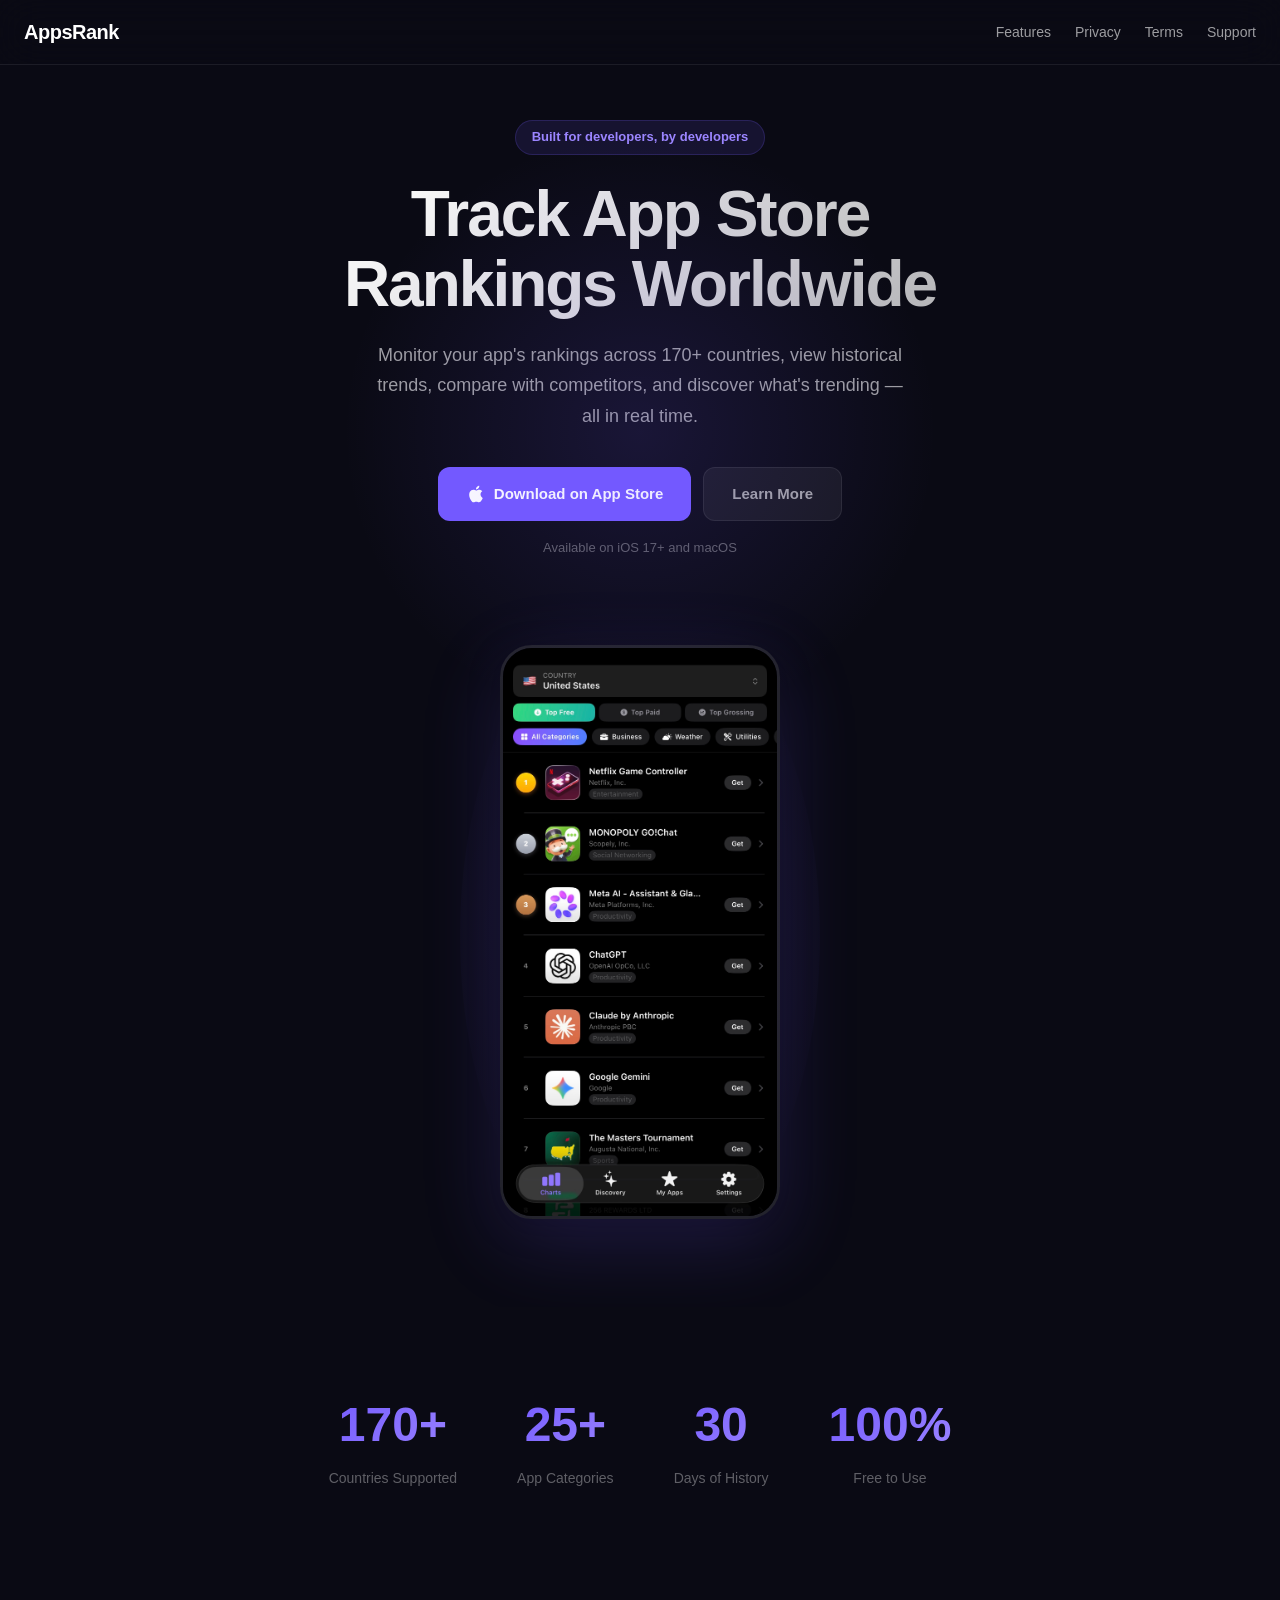
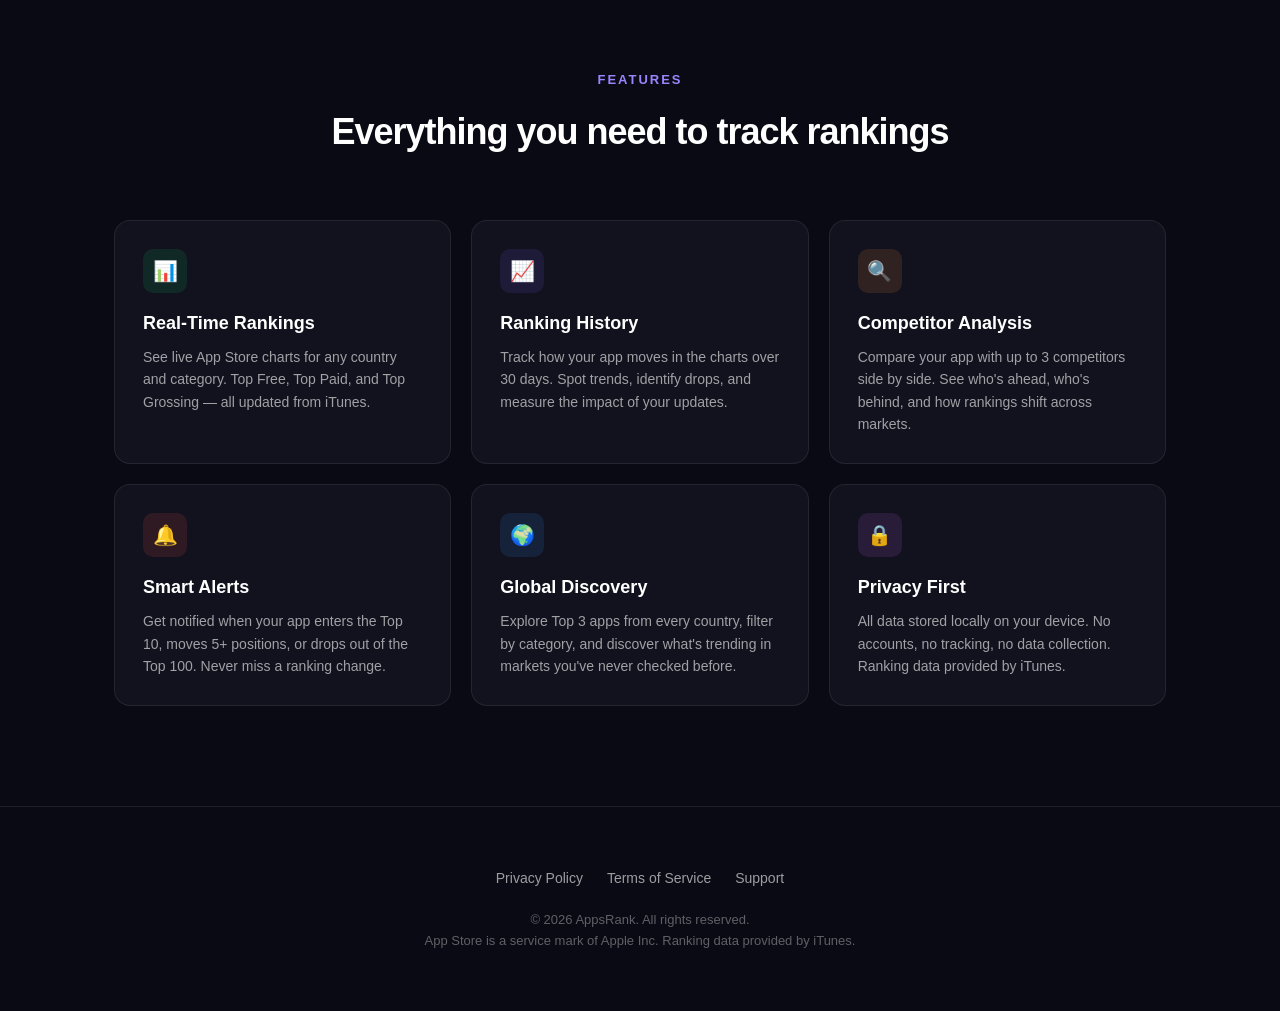
==== index.html @ 35ef2c4f "Add app screenshot to hero section" ====
<!DOCTYPE html>
<html lang="en">
<head>
    <meta charset="UTF-8">
    <meta name="viewport" content="width=device-width, initial-scale=1.0">
    <title>AppsRank — Track App Store Rankings Worldwide</title>
    <meta name="description" content="Track App Store rankings across 170+ countries. Monitor competitors, view ranking history, and discover top apps. Built for developers.">
    <meta name="theme-color" content="#7359FF">
    <link rel="icon" type="image/svg+xml" href="data:image/svg+xml,<svg xmlns='http://www.w3.org/2000/svg' viewBox='0 0 100 100'><text y='.9em' font-size='90'>📊</text></svg>">
    <style>
        :root {
            --accent: #7359FF;
            --accent-light: #9B85FF;
            --bg: #0a0a14;
            --card: #12121e;
            --text: #ffffff;
            --text-secondary: rgba(255,255,255,0.6);
            --text-tertiary: rgba(255,255,255,0.35);
            --border: rgba(255,255,255,0.08);
        }

        * { margin: 0; padding: 0; box-sizing: border-box; }

        body {
            font-family: -apple-system, BlinkMacSystemFont, 'SF Pro Display', 'Segoe UI', sans-serif;
            background: var(--bg);
            color: var(--text);
            line-height: 1.6;
            -webkit-font-smoothing: antialiased;
        }

        /* NAV */
        nav {
            position: fixed;
            top: 0;
            width: 100%;
            padding: 16px 24px;
            display: flex;
            justify-content: space-between;
            align-items: center;
            backdrop-filter: blur(20px);
            -webkit-backdrop-filter: blur(20px);
            background: rgba(10,10,20,0.8);
            z-index: 100;
            border-bottom: 1px solid var(--border);
        }

        nav .logo {
            font-size: 20px;
            font-weight: 700;
            letter-spacing: -0.5px;
        }

        nav .links { display: flex; gap: 24px; }
        nav .links a {
            color: var(--text-secondary);
            text-decoration: none;
            font-size: 14px;
            font-weight: 500;
            transition: color 0.2s;
        }
        nav .links a:hover { color: var(--text); }

        /* HERO */
        .hero {
            min-height: 100vh;
            display: flex;
            flex-direction: column;
            align-items: center;
            justify-content: center;
            text-align: center;
            padding: 120px 24px 80px;
            position: relative;
            overflow: hidden;
        }

        .hero::before {
            content: '';
            position: absolute;
            width: 600px;
            height: 600px;
            border-radius: 50%;
            background: radial-gradient(circle, rgba(115,89,255,0.15), transparent 70%);
            top: 10%;
            left: 50%;
            transform: translateX(-50%);
            pointer-events: none;
        }

        .hero .badge {
            font-size: 13px;
            font-weight: 600;
            color: var(--accent-light);
            background: rgba(115,89,255,0.12);
            padding: 6px 16px;
            border-radius: 20px;
            margin-bottom: 24px;
            border: 1px solid rgba(115,89,255,0.2);
        }

        .hero h1 {
            font-size: clamp(40px, 6vw, 64px);
            font-weight: 800;
            letter-spacing: -2px;
            line-height: 1.1;
            margin-bottom: 20px;
            background: linear-gradient(135deg, #fff 0%, rgba(255,255,255,0.7) 100%);
            -webkit-background-clip: text;
            -webkit-text-fill-color: transparent;
        }

        .hero p {
            font-size: 18px;
            color: var(--text-secondary);
            max-width: 540px;
            margin-bottom: 36px;
            line-height: 1.7;
        }

        .hero .cta {
            display: flex;
            gap: 12px;
            flex-wrap: wrap;
            justify-content: center;
        }

        .btn-primary {
            display: inline-flex;
            align-items: center;
            gap: 8px;
            padding: 14px 28px;
            background: var(--accent);
            color: white;
            border-radius: 12px;
            text-decoration: none;
            font-weight: 600;
            font-size: 15px;
            transition: transform 0.2s, box-shadow 0.2s;
        }
        .btn-primary:hover {
            transform: translateY(-2px);
            box-shadow: 0 8px 30px rgba(115,89,255,0.3);
        }

        .btn-secondary {
            display: inline-flex;
            align-items: center;
            gap: 8px;
            padding: 14px 28px;
            background: rgba(255,255,255,0.06);
            color: var(--text-secondary);
            border-radius: 12px;
            text-decoration: none;
            font-weight: 600;
            font-size: 15px;
            border: 1px solid var(--border);
            transition: background 0.2s;
        }
        .btn-secondary:hover { background: rgba(255,255,255,0.1); }

        .hero .platforms {
            margin-top: 16px;
            font-size: 13px;
            color: var(--text-tertiary);
        }

        .hero .phone-mockup {
            margin-top: 50px;
            position: relative;
        }

        .hero .phone-mockup img {
            width: 280px;
            border-radius: 32px;
            border: 3px solid rgba(255,255,255,0.1);
            box-shadow: 0 24px 80px rgba(115,89,255,0.2), 0 8px 30px rgba(0,0,0,0.4);
        }

        .hero .phone-mockup::after {
            content: '';
            position: absolute;
            inset: -40px;
            border-radius: 50%;
            background: radial-gradient(circle, rgba(115,89,255,0.08), transparent 70%);
            z-index: -1;
        }

        /* FEATURES */
        .features {
            padding: 100px 24px;
            max-width: 1100px;
            margin: 0 auto;
        }

        .features .section-label {
            text-align: center;
            font-size: 13px;
            font-weight: 600;
            color: var(--accent-light);
            text-transform: uppercase;
            letter-spacing: 2px;
            margin-bottom: 12px;
        }

        .features h2 {
            text-align: center;
            font-size: 36px;
            font-weight: 700;
            margin-bottom: 60px;
            letter-spacing: -1px;
        }

        .features-grid {
            display: grid;
            grid-template-columns: repeat(auto-fit, minmax(300px, 1fr));
            gap: 20px;
        }

        .feature-card {
            background: var(--card);
            border: 1px solid var(--border);
            border-radius: 16px;
            padding: 28px;
            transition: transform 0.2s, border-color 0.2s;
        }
        .feature-card:hover {
            transform: translateY(-4px);
            border-color: rgba(115,89,255,0.3);
        }

        .feature-card .icon {
            width: 44px;
            height: 44px;
            border-radius: 10px;
            display: flex;
            align-items: center;
            justify-content: center;
            font-size: 20px;
            margin-bottom: 16px;
        }

        .feature-card h3 {
            font-size: 18px;
            font-weight: 600;
            margin-bottom: 8px;
        }

        .feature-card p {
            font-size: 14px;
            color: var(--text-secondary);
            line-height: 1.6;
        }

        /* STATS */
        .stats {
            padding: 80px 24px;
            display: flex;
            justify-content: center;
            gap: 60px;
            flex-wrap: wrap;
        }

        .stat {
            text-align: center;
        }

        .stat .number {
            font-size: 48px;
            font-weight: 800;
            background: linear-gradient(135deg, var(--accent), var(--accent-light));
            -webkit-background-clip: text;
            -webkit-text-fill-color: transparent;
        }

        .stat .label {
            font-size: 14px;
            color: var(--text-tertiary);
            margin-top: 4px;
        }

        /* FOOTER */
        footer {
            padding: 60px 24px;
            border-top: 1px solid var(--border);
            text-align: center;
        }

        footer .footer-links {
            display: flex;
            gap: 24px;
            justify-content: center;
            margin-bottom: 20px;
        }

        footer .footer-links a {
            color: var(--text-secondary);
            text-decoration: none;
            font-size: 14px;
            transition: color 0.2s;
        }
        footer .footer-links a:hover { color: var(--text); }

        footer .copyright {
            font-size: 13px;
            color: var(--text-tertiary);
        }

        /* RESPONSIVE */
        @media (max-width: 640px) {
            nav .links { gap: 16px; }
            nav .links a { font-size: 13px; }
            .stats { gap: 40px; }
            .stat .number { font-size: 36px; }
        }
    </style>
</head>
<body>
    <nav>
        <div class="logo">AppsRank</div>
        <div class="links">
            <a href="#features">Features</a>
            <a href="/privacy">Privacy</a>
            <a href="/terms">Terms</a>
            <a href="mailto:iosallapps@icloud.com">Support</a>
        </div>
    </nav>

    <section class="hero">
        <div class="badge">Built for developers, by developers</div>
        <h1>Track App Store<br>Rankings Worldwide</h1>
        <p>Monitor your app's rankings across 170+ countries, view historical trends, compare with competitors, and discover what's trending — all in real time.</p>
        <div class="cta">
            <a href="#" class="btn-primary">
                <svg width="20" height="20" viewBox="0 0 24 24" fill="currentColor"><path d="M18.71 19.5c-.83 1.24-1.71 2.45-3.05 2.47-1.34.03-1.77-.79-3.29-.79-1.53 0-2 .77-3.27.82-1.31.05-2.3-1.32-3.14-2.53C4.25 17 2.94 12.45 4.7 9.39c.87-1.52 2.43-2.48 4.12-2.51 1.28-.02 2.5.87 3.29.87.78 0 2.26-1.07 3.8-.91.65.03 2.47.26 3.64 1.98-.09.06-2.17 1.28-2.15 3.81.03 3.02 2.65 4.03 2.68 4.04-.03.07-.42 1.44-1.38 2.83M13 3.5c.73-.83 1.94-1.46 2.94-1.5.13 1.17-.34 2.35-1.04 3.19-.69.85-1.83 1.51-2.95 1.42-.15-1.15.41-2.35 1.05-3.11z"/></svg>
                Download on App Store
            </a>
            <a href="#features" class="btn-secondary">Learn More</a>
        </div>
        <p class="platforms">Available on iOS 17+ and macOS</p>
        <div class="phone-mockup">
            <img src="screenshot.jpg" alt="AppsRank app showing Top Free charts in United States">
        </div>
    </section>

    <section class="stats">
        <div class="stat">
            <div class="number">170+</div>
            <div class="label">Countries Supported</div>
        </div>
        <div class="stat">
            <div class="number">25+</div>
            <div class="label">App Categories</div>
        </div>
        <div class="stat">
            <div class="number">30</div>
            <div class="label">Days of History</div>
        </div>
        <div class="stat">
            <div class="number">100%</div>
            <div class="label">Free to Use</div>
        </div>
    </section>

    <section class="features" id="features">
        <div class="section-label">Features</div>
        <h2>Everything you need to track rankings</h2>
        <div class="features-grid">
            <div class="feature-card">
                <div class="icon" style="background:rgba(0,200,100,0.12)">📊</div>
                <h3>Real-Time Rankings</h3>
                <p>See live App Store charts for any country and category. Top Free, Top Paid, and Top Grossing — all updated from iTunes.</p>
            </div>
            <div class="feature-card">
                <div class="icon" style="background:rgba(115,89,255,0.12)">📈</div>
                <h3>Ranking History</h3>
                <p>Track how your app moves in the charts over 30 days. Spot trends, identify drops, and measure the impact of your updates.</p>
            </div>
            <div class="feature-card">
                <div class="icon" style="background:rgba(255,150,50,0.12)">🔍</div>
                <h3>Competitor Analysis</h3>
                <p>Compare your app with up to 3 competitors side by side. See who's ahead, who's behind, and how rankings shift across markets.</p>
            </div>
            <div class="feature-card">
                <div class="icon" style="background:rgba(255,80,80,0.12)">🔔</div>
                <h3>Smart Alerts</h3>
                <p>Get notified when your app enters the Top 10, moves 5+ positions, or drops out of the Top 100. Never miss a ranking change.</p>
            </div>
            <div class="feature-card">
                <div class="icon" style="background:rgba(50,150,255,0.12)">🌍</div>
                <h3>Global Discovery</h3>
                <p>Explore Top 3 apps from every country, filter by category, and discover what's trending in markets you've never checked before.</p>
            </div>
            <div class="feature-card">
                <div class="icon" style="background:rgba(200,100,255,0.12)">🔒</div>
                <h3>Privacy First</h3>
                <p>All data stored locally on your device. No accounts, no tracking, no data collection. Ranking data provided by iTunes.</p>
            </div>
        </div>
    </section>

    <footer>
        <div class="footer-links">
            <a href="/privacy">Privacy Policy</a>
            <a href="/terms">Terms of Service</a>
            <a href="mailto:iosallapps@icloud.com">Support</a>
        </div>
        <p class="copyright">&copy; 2026 AppsRank. All rights reserved.<br>App Store is a service mark of Apple Inc. Ranking data provided by iTunes.</p>
    </footer>
</body>
</html>
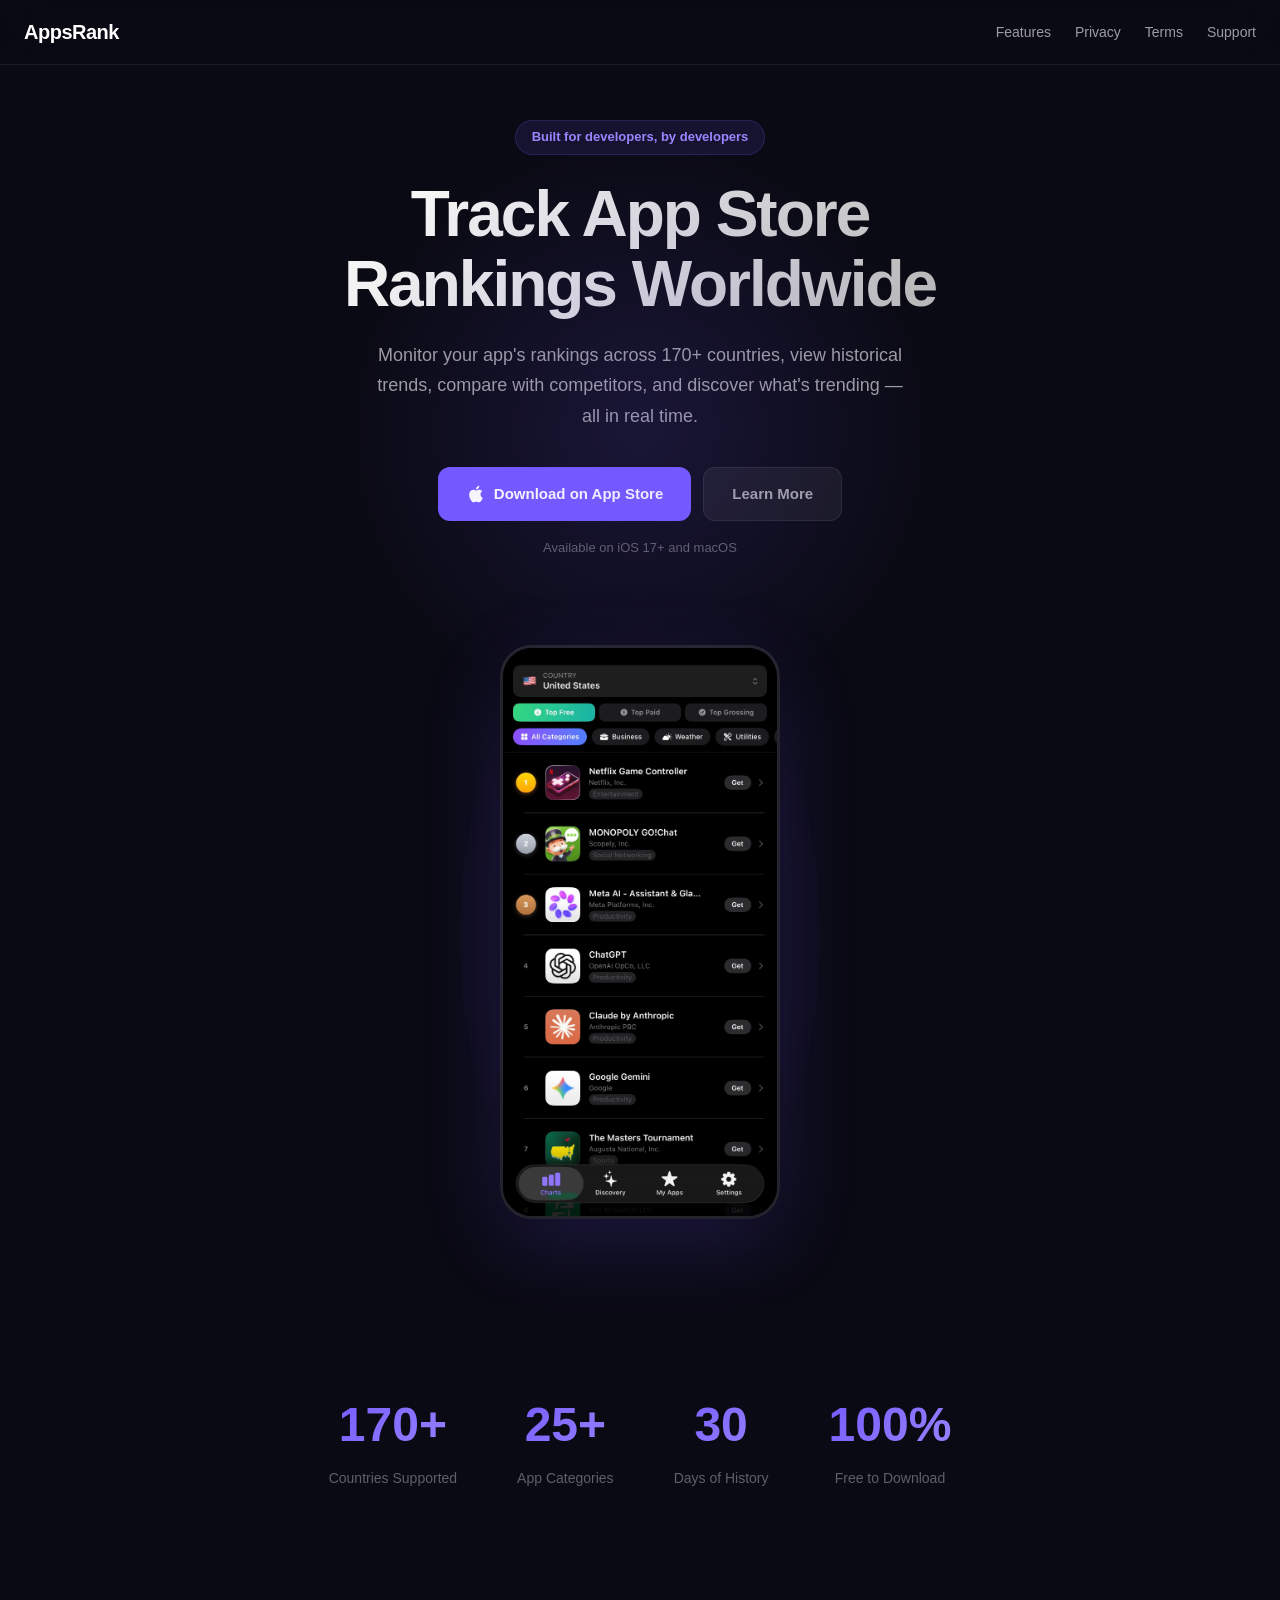
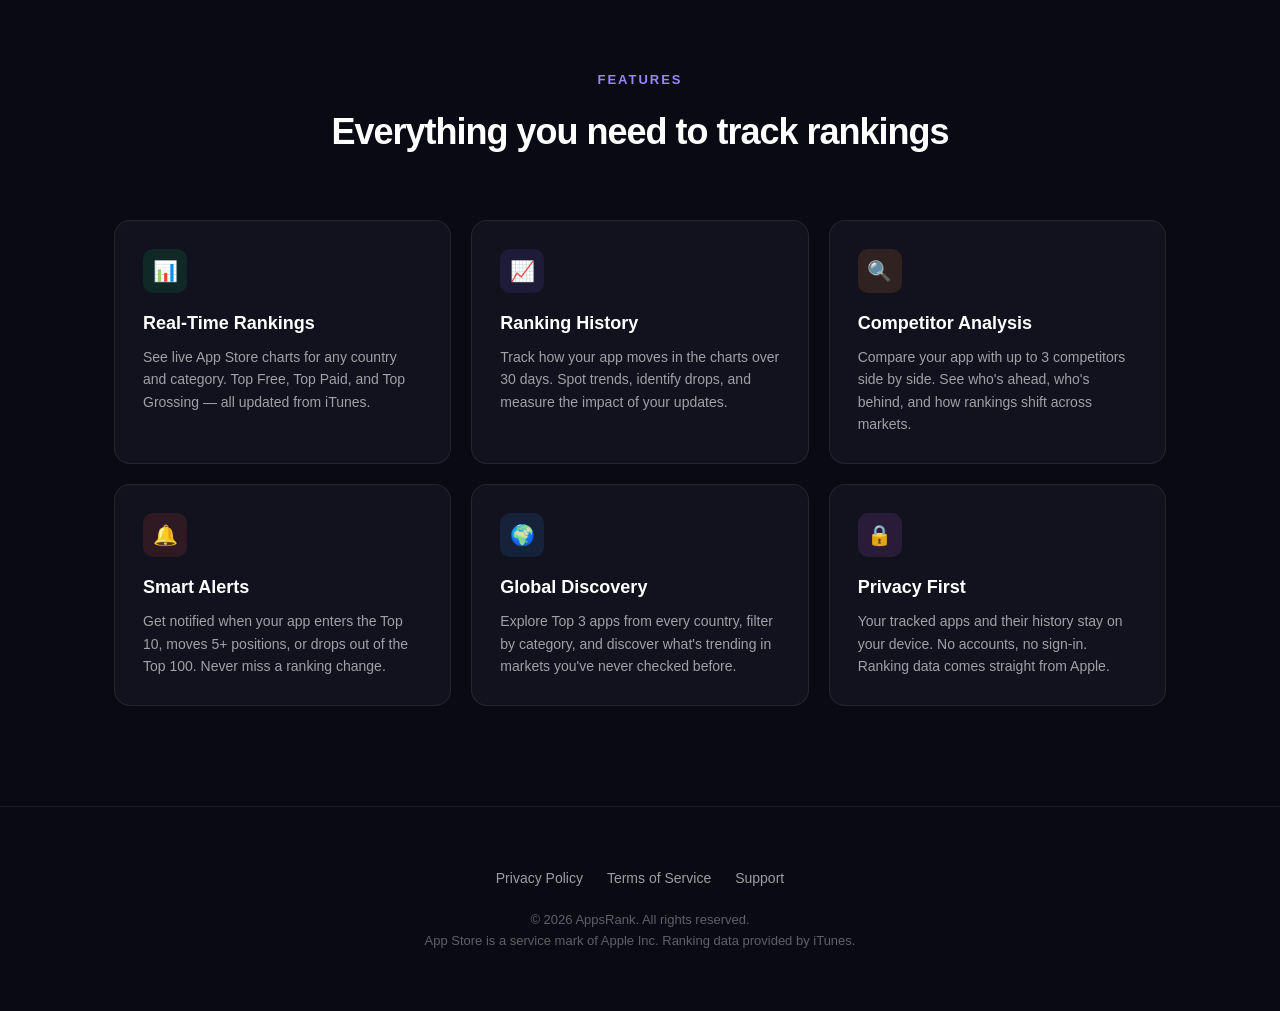
==== commit 37182f5e: "Disclose ads, ATT, analytics, crash reporting and paid plans in the privacy policy, terms and FAQ - " ====
--- a/index.html
+++ b/index.html
@@ -321,7 +321,7 @@
             <a href="#features">Features</a>
             <a href="/privacy">Privacy</a>
             <a href="/terms">Terms</a>
-            <a href="mailto:iosallapps@icloud.com">Support</a>
+            <a href="/support">Support</a>
         </div>
     </nav>
 
@@ -357,7 +357,7 @@
         </div>
         <div class="stat">
             <div class="number">100%</div>
-            <div class="label">Free to Use</div>
+            <div class="label">Free to Download</div>
         </div>
     </section>
 
@@ -393,7 +393,7 @@
             <div class="feature-card">
                 <div class="icon" style="background:rgba(200,100,255,0.12)">🔒</div>
                 <h3>Privacy First</h3>
-                <p>All data stored locally on your device. No accounts, no tracking, no data collection. Ranking data provided by iTunes.</p>
+                <p>Your tracked apps and their history stay on your device. No accounts, no sign-in. Ranking data comes straight from Apple.</p>
             </div>
         </div>
     </section>
@@ -402,7 +402,7 @@
         <div class="footer-links">
             <a href="/privacy">Privacy Policy</a>
             <a href="/terms">Terms of Service</a>
-            <a href="mailto:iosallapps@icloud.com">Support</a>
+            <a href="/support">Support</a>
         </div>
         <p class="copyright">&copy; 2026 AppsRank. All rights reserved.<br>App Store is a service mark of Apple Inc. Ranking data provided by iTunes.</p>
     </footer>
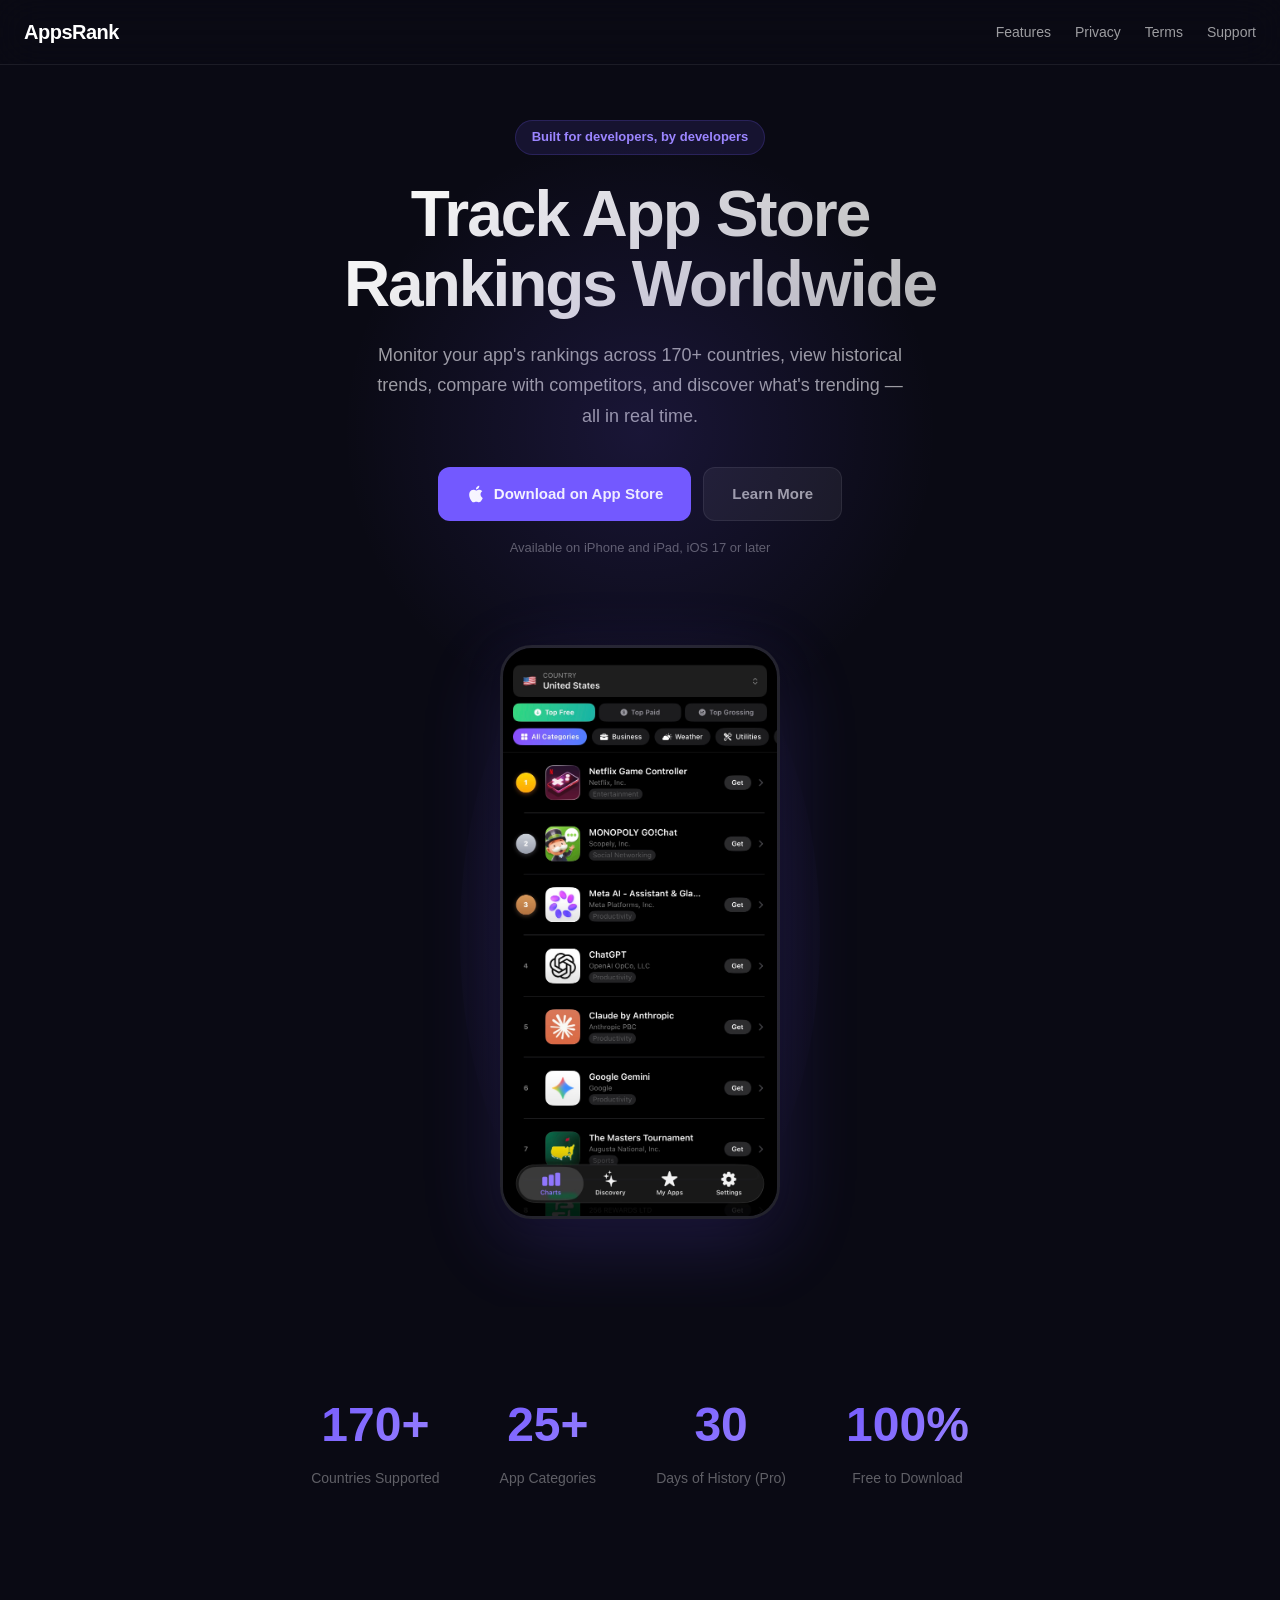
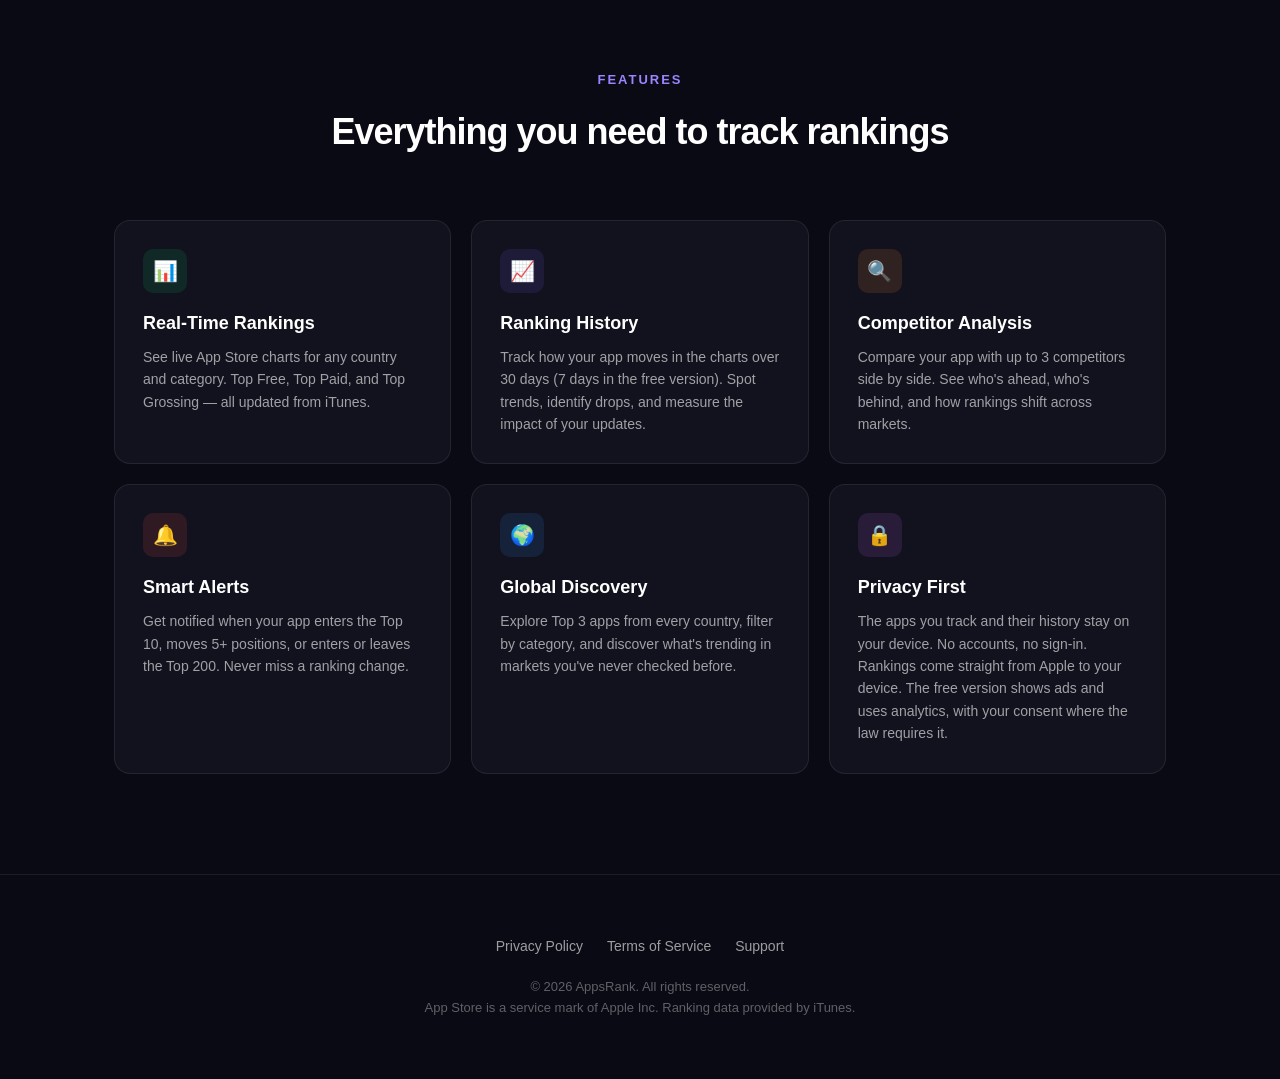
==== commit 2da8b823: "Rewrite privacy policy and terms from the code, add Romanian - old pages missed what the app really " ====
--- a/index.html
+++ b/index.html
@@ -336,7 +336,7 @@
             </a>
             <a href="#features" class="btn-secondary">Learn More</a>
         </div>
-        <p class="platforms">Available on iOS 17+ and macOS</p>
+        <p class="platforms">Available on iPhone and iPad, iOS 17 or later</p>
         <div class="phone-mockup">
             <img src="screenshot.jpg" alt="AppsRank app showing Top Free charts in United States">
         </div>
@@ -353,7 +353,7 @@
         </div>
         <div class="stat">
             <div class="number">30</div>
-            <div class="label">Days of History</div>
+            <div class="label">Days of History (Pro)</div>
         </div>
         <div class="stat">
             <div class="number">100%</div>
@@ -373,7 +373,7 @@
             <div class="feature-card">
                 <div class="icon" style="background:rgba(115,89,255,0.12)">📈</div>
                 <h3>Ranking History</h3>
-                <p>Track how your app moves in the charts over 30 days. Spot trends, identify drops, and measure the impact of your updates.</p>
+                <p>Track how your app moves in the charts over 30 days (7 days in the free version). Spot trends, identify drops, and measure the impact of your updates.</p>
             </div>
             <div class="feature-card">
                 <div class="icon" style="background:rgba(255,150,50,0.12)">🔍</div>
@@ -383,7 +383,7 @@
             <div class="feature-card">
                 <div class="icon" style="background:rgba(255,80,80,0.12)">🔔</div>
                 <h3>Smart Alerts</h3>
-                <p>Get notified when your app enters the Top 10, moves 5+ positions, or drops out of the Top 100. Never miss a ranking change.</p>
+                <p>Get notified when your app enters the Top 10, moves 5+ positions, or enters or leaves the Top 200. Never miss a ranking change.</p>
             </div>
             <div class="feature-card">
                 <div class="icon" style="background:rgba(50,150,255,0.12)">🌍</div>
@@ -393,7 +393,7 @@
             <div class="feature-card">
                 <div class="icon" style="background:rgba(200,100,255,0.12)">🔒</div>
                 <h3>Privacy First</h3>
-                <p>Your tracked apps and their history stay on your device. No accounts, no sign-in. Ranking data comes straight from Apple.</p>
+                <p>The apps you track and their history stay on your device. No accounts, no sign-in. Rankings come straight from Apple to your device. The free version shows ads and uses analytics, with your consent where the law requires it.</p>
             </div>
         </div>
     </section>
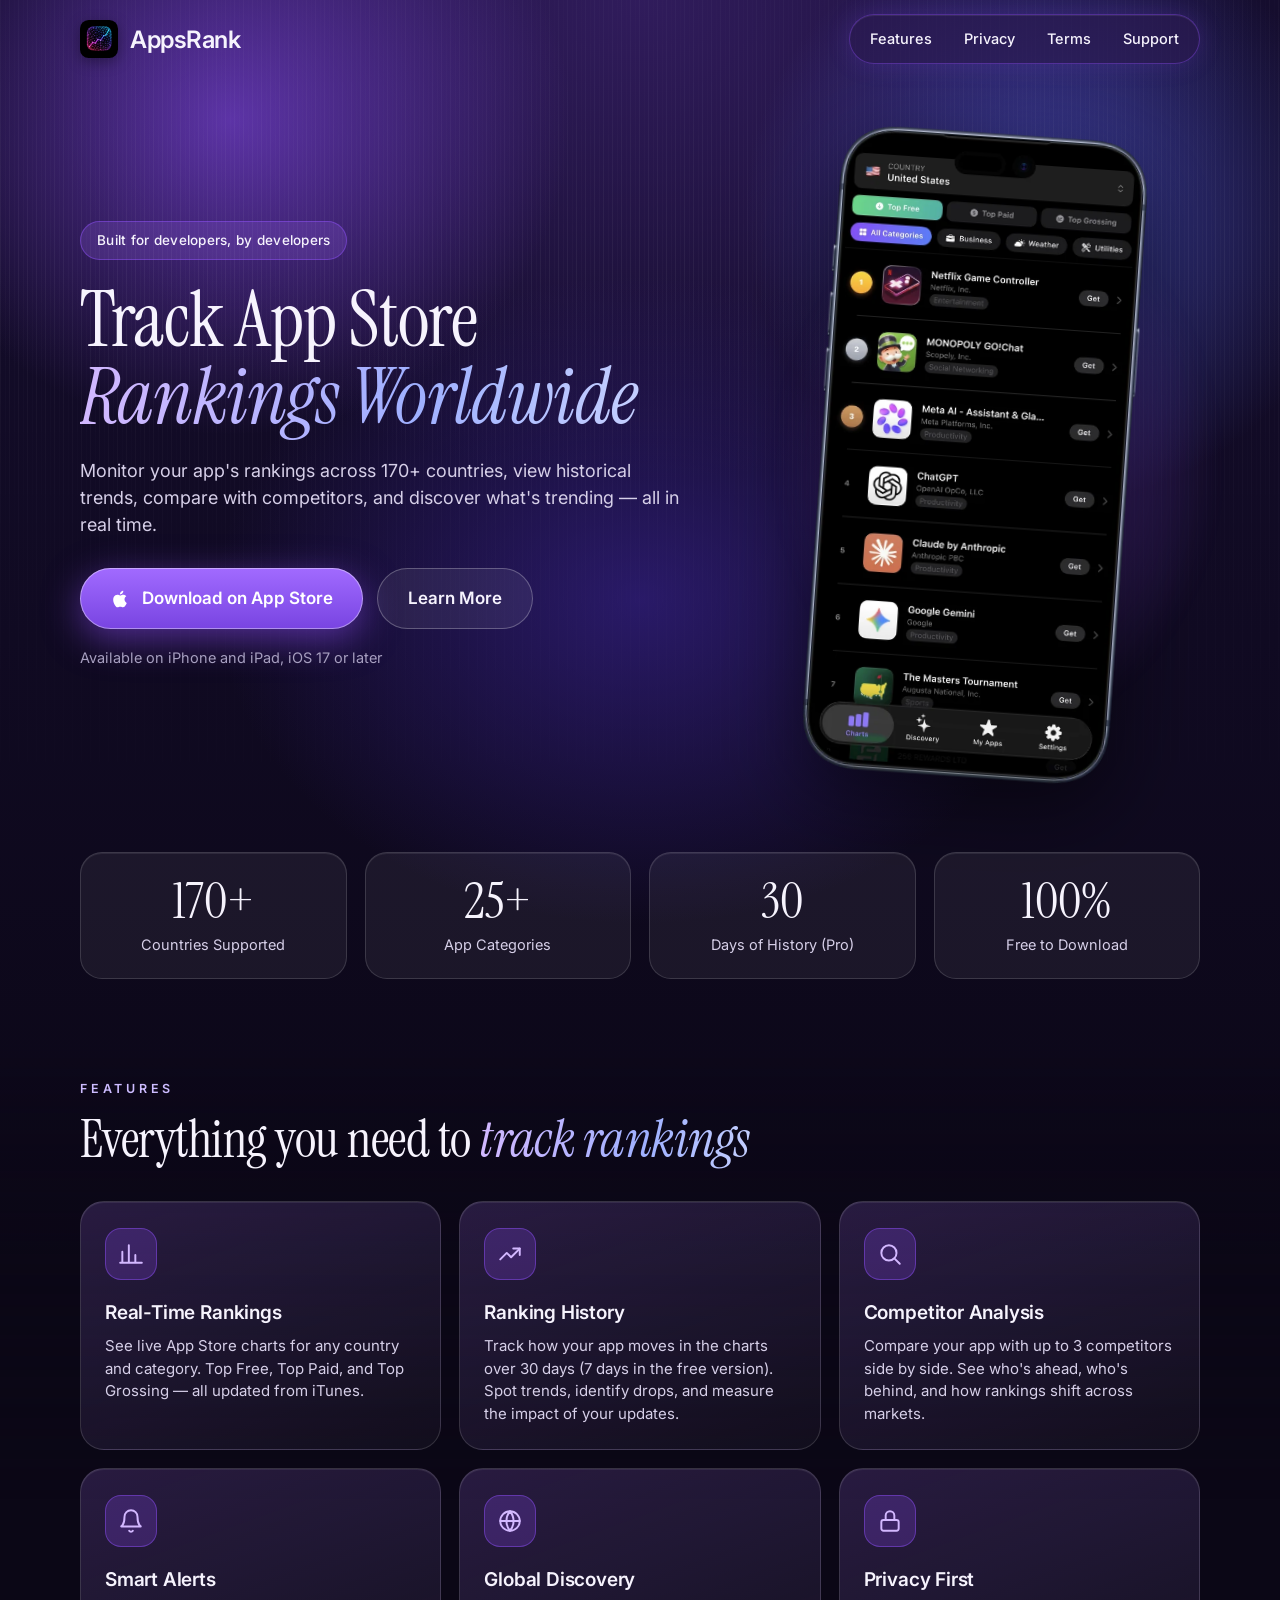
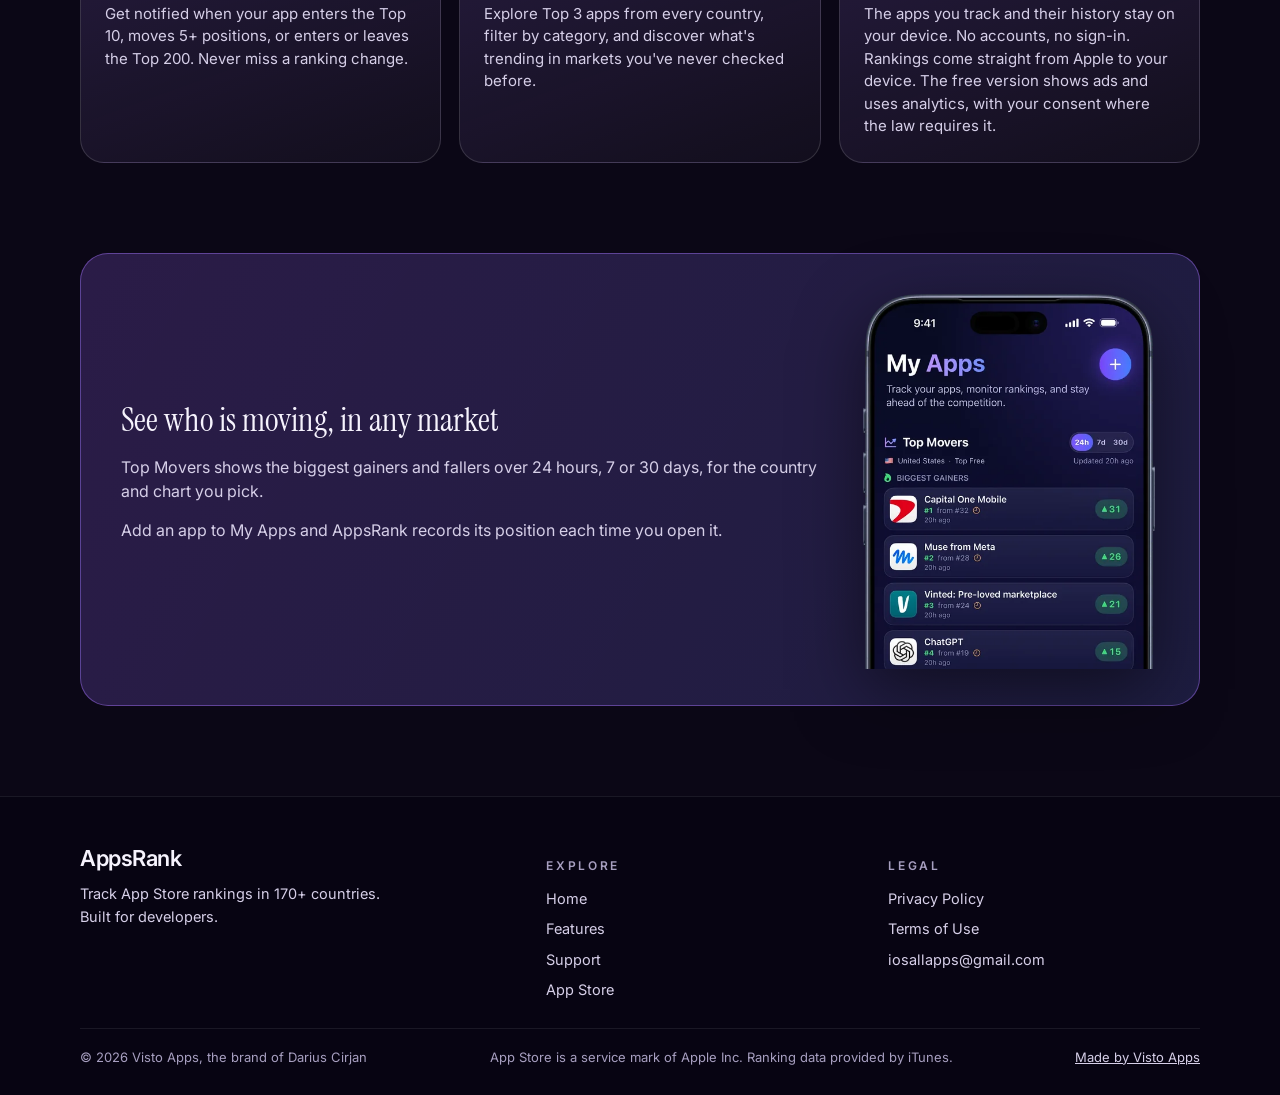
==== commit 3a453734: "Redesign site in the Visto Apps style - same content and URLs, new skin, self-hosted fonts, framed a" ====
--- a/index.html
+++ b/index.html
@@ -3,408 +3,89 @@
 <head>
     <meta charset="UTF-8">
     <meta name="viewport" content="width=device-width, initial-scale=1.0">
+    <meta name="apple-itunes-app" content="app-id=6762045370">
     <title>AppsRank — Track App Store Rankings Worldwide</title>
     <meta name="description" content="Track App Store rankings across 170+ countries. Monitor competitors, view ranking history, and discover top apps. Built for developers.">
-    <meta name="theme-color" content="#7359FF">
-    <link rel="icon" type="image/svg+xml" href="data:image/svg+xml,<svg xmlns='http://www.w3.org/2000/svg' viewBox='0 0 100 100'><text y='.9em' font-size='90'>📊</text></svg>">
-    <style>
-        :root {
-            --accent: #7359FF;
-            --accent-light: #9B85FF;
-            --bg: #0a0a14;
-            --card: #12121e;
-            --text: #ffffff;
-            --text-secondary: rgba(255,255,255,0.6);
-            --text-tertiary: rgba(255,255,255,0.35);
-            --border: rgba(255,255,255,0.08);
-        }
-
-        * { margin: 0; padding: 0; box-sizing: border-box; }
-
-        body {
-            font-family: -apple-system, BlinkMacSystemFont, 'SF Pro Display', 'Segoe UI', sans-serif;
-            background: var(--bg);
-            color: var(--text);
-            line-height: 1.6;
-            -webkit-font-smoothing: antialiased;
-        }
-
-        /* NAV */
-        nav {
-            position: fixed;
-            top: 0;
-            width: 100%;
-            padding: 16px 24px;
-            display: flex;
-            justify-content: space-between;
-            align-items: center;
-            backdrop-filter: blur(20px);
-            -webkit-backdrop-filter: blur(20px);
-            background: rgba(10,10,20,0.8);
-            z-index: 100;
-            border-bottom: 1px solid var(--border);
-        }
-
-        nav .logo {
-            font-size: 20px;
-            font-weight: 700;
-            letter-spacing: -0.5px;
-        }
-
-        nav .links { display: flex; gap: 24px; }
-        nav .links a {
-            color: var(--text-secondary);
-            text-decoration: none;
-            font-size: 14px;
-            font-weight: 500;
-            transition: color 0.2s;
-        }
-        nav .links a:hover { color: var(--text); }
-
-        /* HERO */
-        .hero {
-            min-height: 100vh;
-            display: flex;
-            flex-direction: column;
-            align-items: center;
-            justify-content: center;
-            text-align: center;
-            padding: 120px 24px 80px;
-            position: relative;
-            overflow: hidden;
-        }
-
-        .hero::before {
-            content: '';
-            position: absolute;
-            width: 600px;
-            height: 600px;
-            border-radius: 50%;
-            background: radial-gradient(circle, rgba(115,89,255,0.15), transparent 70%);
-            top: 10%;
-            left: 50%;
-            transform: translateX(-50%);
-            pointer-events: none;
-        }
-
-        .hero .badge {
-            font-size: 13px;
-            font-weight: 600;
-            color: var(--accent-light);
-            background: rgba(115,89,255,0.12);
-            padding: 6px 16px;
-            border-radius: 20px;
-            margin-bottom: 24px;
-            border: 1px solid rgba(115,89,255,0.2);
-        }
-
-        .hero h1 {
-            font-size: clamp(40px, 6vw, 64px);
-            font-weight: 800;
-            letter-spacing: -2px;
-            line-height: 1.1;
-            margin-bottom: 20px;
-            background: linear-gradient(135deg, #fff 0%, rgba(255,255,255,0.7) 100%);
-            -webkit-background-clip: text;
-            -webkit-text-fill-color: transparent;
-        }
-
-        .hero p {
-            font-size: 18px;
-            color: var(--text-secondary);
-            max-width: 540px;
-            margin-bottom: 36px;
-            line-height: 1.7;
-        }
-
-        .hero .cta {
-            display: flex;
-            gap: 12px;
-            flex-wrap: wrap;
-            justify-content: center;
-        }
-
-        .btn-primary {
-            display: inline-flex;
-            align-items: center;
-            gap: 8px;
-            padding: 14px 28px;
-            background: var(--accent);
-            color: white;
-            border-radius: 12px;
-            text-decoration: none;
-            font-weight: 600;
-            font-size: 15px;
-            transition: transform 0.2s, box-shadow 0.2s;
-        }
-        .btn-primary:hover {
-            transform: translateY(-2px);
-            box-shadow: 0 8px 30px rgba(115,89,255,0.3);
-        }
-
-        .btn-secondary {
-            display: inline-flex;
-            align-items: center;
-            gap: 8px;
-            padding: 14px 28px;
-            background: rgba(255,255,255,0.06);
-            color: var(--text-secondary);
-            border-radius: 12px;
-            text-decoration: none;
-            font-weight: 600;
-            font-size: 15px;
-            border: 1px solid var(--border);
-            transition: background 0.2s;
-        }
-        .btn-secondary:hover { background: rgba(255,255,255,0.1); }
-
-        .hero .platforms {
-            margin-top: 16px;
-            font-size: 13px;
-            color: var(--text-tertiary);
-        }
-
-        .hero .phone-mockup {
-            margin-top: 50px;
-            position: relative;
-        }
-
-        .hero .phone-mockup img {
-            width: 280px;
-            border-radius: 32px;
-            border: 3px solid rgba(255,255,255,0.1);
-            box-shadow: 0 24px 80px rgba(115,89,255,0.2), 0 8px 30px rgba(0,0,0,0.4);
-        }
-
-        .hero .phone-mockup::after {
-            content: '';
-            position: absolute;
-            inset: -40px;
-            border-radius: 50%;
-            background: radial-gradient(circle, rgba(115,89,255,0.08), transparent 70%);
-            z-index: -1;
-        }
-
-        /* FEATURES */
-        .features {
-            padding: 100px 24px;
-            max-width: 1100px;
-            margin: 0 auto;
-        }
-
-        .features .section-label {
-            text-align: center;
-            font-size: 13px;
-            font-weight: 600;
-            color: var(--accent-light);
-            text-transform: uppercase;
-            letter-spacing: 2px;
-            margin-bottom: 12px;
-        }
-
-        .features h2 {
-            text-align: center;
-            font-size: 36px;
-            font-weight: 700;
-            margin-bottom: 60px;
-            letter-spacing: -1px;
-        }
-
-        .features-grid {
-            display: grid;
-            grid-template-columns: repeat(auto-fit, minmax(300px, 1fr));
-            gap: 20px;
-        }
-
-        .feature-card {
-            background: var(--card);
-            border: 1px solid var(--border);
-            border-radius: 16px;
-            padding: 28px;
-            transition: transform 0.2s, border-color 0.2s;
-        }
-        .feature-card:hover {
-            transform: translateY(-4px);
-            border-color: rgba(115,89,255,0.3);
-        }
-
-        .feature-card .icon {
-            width: 44px;
-            height: 44px;
-            border-radius: 10px;
-            display: flex;
-            align-items: center;
-            justify-content: center;
-            font-size: 20px;
-            margin-bottom: 16px;
-        }
-
-        .feature-card h3 {
-            font-size: 18px;
-            font-weight: 600;
-            margin-bottom: 8px;
-        }
-
-        .feature-card p {
-            font-size: 14px;
-            color: var(--text-secondary);
-            line-height: 1.6;
-        }
-
-        /* STATS */
-        .stats {
-            padding: 80px 24px;
-            display: flex;
-            justify-content: center;
-            gap: 60px;
-            flex-wrap: wrap;
-        }
-
-        .stat {
-            text-align: center;
-        }
-
-        .stat .number {
-            font-size: 48px;
-            font-weight: 800;
-            background: linear-gradient(135deg, var(--accent), var(--accent-light));
-            -webkit-background-clip: text;
-            -webkit-text-fill-color: transparent;
-        }
-
-        .stat .label {
-            font-size: 14px;
-            color: var(--text-tertiary);
-            margin-top: 4px;
-        }
-
-        /* FOOTER */
-        footer {
-            padding: 60px 24px;
-            border-top: 1px solid var(--border);
-            text-align: center;
-        }
-
-        footer .footer-links {
-            display: flex;
-            gap: 24px;
-            justify-content: center;
-            margin-bottom: 20px;
-        }
-
-        footer .footer-links a {
-            color: var(--text-secondary);
-            text-decoration: none;
-            font-size: 14px;
-            transition: color 0.2s;
-        }
-        footer .footer-links a:hover { color: var(--text); }
-
-        footer .copyright {
-            font-size: 13px;
-            color: var(--text-tertiary);
-        }
-
-        /* RESPONSIVE */
-        @media (max-width: 640px) {
-            nav .links { gap: 16px; }
-            nav .links a { font-size: 13px; }
-            .stats { gap: 40px; }
-            .stat .number { font-size: 36px; }
-        }
-    </style>
+    <meta name="author" content="Visto Apps">
+    <meta name="robots" content="index, follow">
+    <meta name="theme-color" content="#0b0716">
+    <link rel="canonical" href="https://appsrankapp.com/">
+    <meta property="og:title" content="AppsRank — Track App Store Rankings Worldwide">
+    <meta property="og:description" content="Track App Store rankings across 170+ countries. Monitor competitors, view ranking history, and discover top apps. Built for developers.">
+    <meta property="og:type" content="website">
+    <meta property="og:url" content="https://appsrankapp.com/">
+    <meta property="og:site_name" content="AppsRank">
+    <link rel="icon" type="image/webp" href="/img/icon.webp">
+    <link rel="apple-touch-icon" href="/img/icon.webp">
+    <link rel="preload" href="/assets/fonts/inter.woff2" as="font" type="font/woff2" crossorigin>
+    <link rel="stylesheet" href="/styles.css?v=20261115">
 </head>
 <body>
-    <nav>
-        <div class="logo">AppsRank</div>
-        <div class="links">
-            <a href="#features">Features</a>
-            <a href="/privacy">Privacy</a>
-            <a href="/terms">Terms</a>
-            <a href="/support">Support</a>
+    <div class="animated-bg" aria-hidden="true"></div>
+    <a href="#main" class="skip-link">Skip to main content</a>
+    <header>
+        <div class="container">
+            <a href="/" class="logo"><img src="/img/icon.webp" alt="" width="38" height="38">AppsRank</a>
+            <button class="mobile-menu-btn" aria-label="Toggle menu" aria-expanded="false">
+                <svg width="24" height="24" viewBox="0 0 24 24" fill="none" stroke="currentColor" stroke-width="2" stroke-linecap="round" aria-hidden="true"><line x1="3" y1="6" x2="21" y2="6"/><line x1="3" y1="12" x2="21" y2="12"/><line x1="3" y1="18" x2="21" y2="18"/></svg>
+            </button>
+            <nav aria-label="Main"><ul class="nav-links"><li><a href="/#features">Features</a></li><li><a href="/privacy">Privacy</a></li><li><a href="/terms">Terms</a></li><li><a href="/support">Support</a></li></ul></nav>
         </div>
-    </nav>
-
+    </header>
+    <main id="main">
     <section class="hero">
-        <div class="badge">Built for developers, by developers</div>
-        <h1>Track App Store<br>Rankings Worldwide</h1>
-        <p>Monitor your app's rankings across 170+ countries, view historical trends, compare with competitors, and discover what's trending — all in real time.</p>
-        <div class="cta">
-            <a href="#" class="btn-primary">
-                <svg width="20" height="20" viewBox="0 0 24 24" fill="currentColor"><path d="M18.71 19.5c-.83 1.24-1.71 2.45-3.05 2.47-1.34.03-1.77-.79-3.29-.79-1.53 0-2 .77-3.27.82-1.31.05-2.3-1.32-3.14-2.53C4.25 17 2.94 12.45 4.7 9.39c.87-1.52 2.43-2.48 4.12-2.51 1.28-.02 2.5.87 3.29.87.78 0 2.26-1.07 3.8-.91.65.03 2.47.26 3.64 1.98-.09.06-2.17 1.28-2.15 3.81.03 3.02 2.65 4.03 2.68 4.04-.03.07-.42 1.44-1.38 2.83M13 3.5c.73-.83 1.94-1.46 2.94-1.5.13 1.17-.34 2.35-1.04 3.19-.69.85-1.83 1.51-2.95 1.42-.15-1.15.41-2.35 1.05-3.11z"/></svg>
-                Download on App Store
-            </a>
-            <a href="#features" class="btn-secondary">Learn More</a>
-        </div>
-        <p class="platforms">Available on iPhone and iPad, iOS 17 or later</p>
-        <div class="phone-mockup">
-            <img src="screenshot.jpg" alt="AppsRank app showing Top Free charts in United States">
+        <div class="container">
+            <div class="hero-content">
+                <span class="hero-pill">Built for developers, by developers</span>
+                <h1>Track App Store <em>Rankings Worldwide</em></h1>
+                <p class="tagline">Monitor your app's rankings across 170+ countries, view historical trends, compare with competitors, and discover what's trending — all in real time.</p>
+                <div class="cta-buttons">
+                    <a href="https://apps.apple.com/app/id6762045370" class="btn-glow btn-large"><svg width="20" height="20" viewBox="0 0 24 24" fill="currentColor" aria-hidden="true"><path d="M18.71 19.5c-.83 1.24-1.71 2.45-3.05 2.47-1.34.03-1.77-.79-3.29-.79-1.53 0-2 .77-3.27.82-1.31.05-2.3-1.32-3.14-2.53C4.25 17 2.94 12.45 4.7 9.39c.87-1.52 2.43-2.48 4.12-2.51 1.28-.02 2.5.87 3.29.87.78 0 2.26-1.07 3.81-.91.65.03 2.47.26 3.64 1.98-.09.06-2.17 1.28-2.15 3.81.03 3.02 2.65 4.03 2.68 4.04-.03.07-.42 1.44-1.38 2.83M13 3.5c.73-.83 1.94-1.46 2.94-1.5.13 1.17-.34 2.35-1.04 3.19-.69.85-1.83 1.51-2.95 1.42-.15-1.15.41-2.35 1.05-3.11z"/></svg>Download on App Store</a>
+                    <a href="#features" class="btn-outline btn-large">Learn More</a>
+                </div>
+                <p class="trust-line">Available on iPhone and iPad, iOS 17 or later</p>
+            </div>
+            <div class="hero-phone"><img src="/img/phone-charts.webp" width="560" height="1143" alt="AppsRank app showing Top Free charts in United States"></div>
         </div>
     </section>
-
-    <section class="stats">
-        <div class="stat">
-            <div class="number">170+</div>
-            <div class="label">Countries Supported</div>
-        </div>
-        <div class="stat">
-            <div class="number">25+</div>
-            <div class="label">App Categories</div>
-        </div>
-        <div class="stat">
-            <div class="number">30</div>
-            <div class="label">Days of History (Pro)</div>
-        </div>
-        <div class="stat">
-            <div class="number">100%</div>
-            <div class="label">Free to Download</div>
+    <section class="stats"><div class="container"><div class="stats-grid"><div class="stat"><div class="number">170+</div><div class="label">Countries Supported</div></div><div class="stat"><div class="number">25+</div><div class="label">App Categories</div></div><div class="stat"><div class="number">30</div><div class="label">Days of History (Pro)</div></div><div class="stat"><div class="number">100%</div><div class="label">Free to Download</div></div></div></div></section>
+    <section class="features" id="features">
+        <div class="container">
+            <span class="section-label">Features</span>
+            <h2>Everything you need to <em>track rankings</em></h2>
+            <div class="features-grid"><div class="feature-card"><div class="feature-icon"><svg viewBox="0 0 24 24" fill="none" stroke="currentColor" stroke-width="1.8" stroke-linecap="round" stroke-linejoin="round" aria-hidden="true"><path d='M4 20V10M10 20V4M16 20v-7M22 20H2'/></svg></div><h3>Real-Time Rankings</h3><p>See live App Store charts for any country and category. Top Free, Top Paid, and Top Grossing — all updated from iTunes.</p></div><div class="feature-card"><div class="feature-icon"><svg viewBox="0 0 24 24" fill="none" stroke="currentColor" stroke-width="1.8" stroke-linecap="round" stroke-linejoin="round" aria-hidden="true"><path d='M3 17l6-6 4 4 8-8'/><path d='M15 7h6v6'/></svg></div><h3>Ranking History</h3><p>Track how your app moves in the charts over 30 days (7 days in the free version). Spot trends, identify drops, and measure the impact of your updates.</p></div><div class="feature-card"><div class="feature-icon"><svg viewBox="0 0 24 24" fill="none" stroke="currentColor" stroke-width="1.8" stroke-linecap="round" stroke-linejoin="round" aria-hidden="true"><circle cx='11' cy='11' r='7'/><path d='M21 21l-4.3-4.3'/></svg></div><h3>Competitor Analysis</h3><p>Compare your app with up to 3 competitors side by side. See who's ahead, who's behind, and how rankings shift across markets.</p></div><div class="feature-card"><div class="feature-icon"><svg viewBox="0 0 24 24" fill="none" stroke="currentColor" stroke-width="1.8" stroke-linecap="round" stroke-linejoin="round" aria-hidden="true"><path d='M18 8a6 6 0 10-12 0c0 7-3 9-3 9h18s-3-2-3-9'/><path d='M13.7 21a2 2 0 01-3.4 0'/></svg></div><h3>Smart Alerts</h3><p>Get notified when your app enters the Top 10, moves 5+ positions, or enters or leaves the Top 200. Never miss a ranking change.</p></div><div class="feature-card"><div class="feature-icon"><svg viewBox="0 0 24 24" fill="none" stroke="currentColor" stroke-width="1.8" stroke-linecap="round" stroke-linejoin="round" aria-hidden="true"><circle cx='12' cy='12' r='9'/><path d='M3 12h18M12 3a14 14 0 010 18M12 3a14 14 0 000 18'/></svg></div><h3>Global Discovery</h3><p>Explore Top 3 apps from every country, filter by category, and discover what's trending in markets you've never checked before.</p></div><div class="feature-card"><div class="feature-icon"><svg viewBox="0 0 24 24" fill="none" stroke="currentColor" stroke-width="1.8" stroke-linecap="round" stroke-linejoin="round" aria-hidden="true"><rect x='4' y='11' width='16' height='10' rx='2'/><path d='M8 11V7a4 4 0 018 0v4'/></svg></div><h3>Privacy First</h3><p>The apps you track and their history stay on your device. No accounts, no sign-in. Rankings come straight from Apple to your device. The free version shows ads and uses analytics, with your consent where the law requires it.</p></div></div>
         </div>
     </section>
-
-    <section class="features" id="features">
-        <div class="section-label">Features</div>
-        <h2>Everything you need to track rankings</h2>
-        <div class="features-grid">
-            <div class="feature-card">
-                <div class="icon" style="background:rgba(0,200,100,0.12)">📊</div>
-                <h3>Real-Time Rankings</h3>
-                <p>See live App Store charts for any country and category. Top Free, Top Paid, and Top Grossing — all updated from iTunes.</p>
-            </div>
-            <div class="feature-card">
-                <div class="icon" style="background:rgba(115,89,255,0.12)">📈</div>
-                <h3>Ranking History</h3>
-                <p>Track how your app moves in the charts over 30 days (7 days in the free version). Spot trends, identify drops, and measure the impact of your updates.</p>
-            </div>
-            <div class="feature-card">
-                <div class="icon" style="background:rgba(255,150,50,0.12)">🔍</div>
-                <h3>Competitor Analysis</h3>
-                <p>Compare your app with up to 3 competitors side by side. See who's ahead, who's behind, and how rankings shift across markets.</p>
-            </div>
-            <div class="feature-card">
-                <div class="icon" style="background:rgba(255,80,80,0.12)">🔔</div>
-                <h3>Smart Alerts</h3>
-                <p>Get notified when your app enters the Top 10, moves 5+ positions, or enters or leaves the Top 200. Never miss a ranking change.</p>
-            </div>
-            <div class="feature-card">
-                <div class="icon" style="background:rgba(50,150,255,0.12)">🌍</div>
-                <h3>Global Discovery</h3>
-                <p>Explore Top 3 apps from every country, filter by category, and discover what's trending in markets you've never checked before.</p>
-            </div>
-            <div class="feature-card">
-                <div class="icon" style="background:rgba(200,100,255,0.12)">🔒</div>
-                <h3>Privacy First</h3>
-                <p>The apps you track and their history stay on your device. No accounts, no sign-in. Rankings come straight from Apple to your device. The free version shows ads and uses analytics, with your consent where the law requires it.</p>
+    <section class="shot-band">
+        <div class="container">
+            <div class="shot-note">
+                <div>
+                    <h3>See who is moving, in any market</h3>
+                    <p>Top Movers shows the biggest gainers and fallers over 24 hours, 7 or 30 days, for the country and chart you pick.</p>
+                    <p>Add an app to My Apps and AppsRank records its position each time you open it.</p>
+                </div>
+                <img src="/img/phone-detail.webp" width="520" height="658" alt="AppsRank My Apps screen with Top Movers" loading="lazy">
             </div>
         </div>
     </section>
-
+    </main>
     <footer>
-        <div class="footer-links">
-            <a href="/privacy">Privacy Policy</a>
-            <a href="/terms">Terms of Service</a>
-            <a href="/support">Support</a>
+        <div class="container">
+            <div class="footer-content">
+                <div class="footer-section"><h3>AppsRank</h3><p>Track App Store rankings in 170+ countries. Built for developers.</p></div>
+                <div class="footer-section"><h4>Explore</h4><ul>
+                    <li><a href="/">Home</a></li>
+                    <li><a href="/#features">Features</a></li>
+                    <li><a href="/support">Support</a></li>
+                    <li><a href="https://apps.apple.com/app/id6762045370">App Store</a></li></ul></div>
+                <div class="footer-section"><h4>Legal</h4><ul>
+                    <li><a href="/privacy">Privacy Policy</a></li>
+                    <li><a href="/terms">Terms of Use</a></li>
+                    <li><a href="mailto:iosallapps@gmail.com">iosallapps@gmail.com</a></li></ul></div>
+            </div>
+            <div class="footer-bottom"><span>&copy; 2026 Visto Apps, the brand of Darius Cirjan</span><span>App Store is a service mark of Apple Inc. Ranking data provided by iTunes.</span><a href="https://vistoapps.com">Made by Visto Apps</a></div>
         </div>
-        <p class="copyright">&copy; 2026 AppsRank. All rights reserved.<br>App Store is a service mark of Apple Inc. Ranking data provided by iTunes.</p>
     </footer>
+    <script src="/site.js?v=20261115" defer></script>
 </body>
 </html>
--- a/styles.css
+++ b/styles.css
@@ -0,0 +1,287 @@
+/* AppsRank. Visto Apps style: dark aurora in the app's colors, glass surfaces,
+   Instrument Serif headlines, Inter text. Shared kit: ~/Developer/visto-apps. */
+
+@font-face { font-family: "Instrument Serif"; src: url("/assets/fonts/instrument-serif.woff2") format("woff2"); font-weight: 400; font-style: normal; font-display: swap; }
+@font-face { font-family: "Instrument Serif"; src: url("/assets/fonts/instrument-serif-italic.woff2") format("woff2"); font-weight: 400; font-style: italic; font-display: swap; }
+@font-face { font-family: "Inter"; src: url("/assets/fonts/inter.woff2") format("woff2"); font-weight: 100 900; font-style: normal; font-display: swap; }
+
+:root {
+  color-scheme: dark;
+  /* app palette: the only block that changes between app sites */
+  --c1: #9150ff;          /* primary, AppsRank violet */
+  --c2: #3a2496;          /* secondary, deep indigo */
+  --c3: #5b6bff;          /* depth, periwinkle */
+  --accent-a: #d3b8ff;    /* italic headline gradient */
+  --accent-b: #9fb0ff;
+  --on-c1: #ffffff;       /* text on the primary button */
+  --link: #cdbcff;        /* links and labels, light enough on the dark ground */
+  /* shared */
+  --bg: #0b0716;
+  --bg-2: #150d2e;
+  --text: #f6f3fd;
+  --text-2: #d6cfe8;
+  --text-3: #a79fc0;
+  --glass: rgba(255, 255, 255, 0.06);
+  --glass-line: rgba(255, 255, 255, 0.14);
+  --glass-line-2: rgba(255, 255, 255, 0.26);
+  --divider: rgba(255, 255, 255, 0.14);
+  --serif: "Instrument Serif", "Iowan Old Style", Georgia, serif;
+  --sans: "Inter", -apple-system, BlinkMacSystemFont, "Segoe UI", Roboto, sans-serif;
+  --radius: 28px;
+  --max: 1120px;
+  --gutter: 40px;
+  --ease: cubic-bezier(.2, .7, .2, 1);
+}
+
+*, *::before, *::after { box-sizing: border-box; }
+html { -webkit-text-size-adjust: 100%; text-size-adjust: 100%; overflow-x: clip; scroll-behavior: smooth; }
+body {
+  margin: 0; min-height: 100vh; position: relative;
+  background: var(--bg); color: var(--text);
+  font-family: var(--sans); font-size: 16px; line-height: 1.55;
+  -webkit-font-smoothing: antialiased; overflow-x: clip;
+}
+img { display: block; max-width: 100%; height: auto; }
+a { color: inherit; }
+h1, h2, h3, p, figure { margin: 0; }
+:focus-visible { outline: 2px solid var(--link); outline-offset: 3px; border-radius: 10px; }
+summary:focus-visible { outline-offset: -2px; }
+.skip-link { position: absolute; left: 16px; top: -60px; z-index: 100; padding: 10px 16px; border-radius: 12px; background: var(--c1); color: var(--on-c1); font-weight: 600; text-decoration: none; }
+.skip-link:focus { top: 12px; }
+
+/* ---------- aurora background ---------- */
+.animated-bg {
+  position: absolute; left: 0; right: 0; top: 0; height: 1500px; z-index: -1; pointer-events: none; overflow: hidden;
+  background:
+    radial-gradient(38% 30% at 18% 8%, color-mix(in srgb, var(--c1) 55%, transparent), transparent 70%),
+    radial-gradient(34% 28% at 82% 14%, color-mix(in srgb, var(--c3) 50%, transparent), transparent 70%),
+    radial-gradient(46% 30% at 50% 40%, color-mix(in srgb, var(--c2) 60%, transparent), transparent 72%),
+    radial-gradient(60% 40% at 50% 0%, color-mix(in srgb, var(--c1) 22%, var(--bg-2)), transparent 80%),
+    linear-gradient(180deg, var(--bg-2), var(--bg) 85%);
+  -webkit-mask-image: linear-gradient(180deg, #000 70%, transparent);
+          mask-image: linear-gradient(180deg, #000 70%, transparent);
+}
+.animated-bg::after {
+  content: ""; position: absolute; inset: 0 0 auto; height: 900px;
+  background: repeating-linear-gradient(90deg, rgba(255,255,255,.05) 0 1px, transparent 1px 5px, rgba(255,255,255,.025) 5px 6px, transparent 6px 9px);
+  -webkit-mask-image: linear-gradient(180deg, rgba(0,0,0,.5), #000 30%, rgba(0,0,0,.3) 60%, transparent);
+          mask-image: linear-gradient(180deg, rgba(0,0,0,.5), #000 30%, rgba(0,0,0,.3) 60%, transparent);
+}
+
+/* ---------- layout ---------- */
+.container { width: 100%; max-width: calc(var(--max) + var(--gutter) * 2); margin: 0 auto; padding-left: var(--gutter); padding-right: var(--gutter); }
+main { position: relative; display: block; }
+section { position: relative; }
+
+/* ---------- header ---------- */
+header { position: sticky; top: 0; z-index: 50; padding: 14px 0; transition: background .3s var(--ease); }
+header.is-scrolled, header:has(.nav-links.active) { background: rgba(11, 7, 22, .78); -webkit-backdrop-filter: blur(18px); backdrop-filter: blur(18px); }
+header .container { display: flex; align-items: center; gap: 20px; }
+.logo { display: inline-flex; align-items: center; gap: 12px; font-weight: 600; font-size: 24px; letter-spacing: -.02em; text-decoration: none; margin-right: auto; }
+.logo img { width: 38px; height: 38px; border-radius: 22.5%; box-shadow: 0 4px 14px rgba(0,0,0,.35); }
+.nav-links {
+  display: flex; align-items: center; gap: 2px; margin: 0; padding: 5px; list-style: none; border-radius: 999px;
+  background: color-mix(in srgb, var(--c1) 12%, rgba(20, 12, 40, .6)); border: 1px solid color-mix(in srgb, var(--c1) 38%, transparent);
+  box-shadow: inset 0 1px 0 rgba(255,255,255,.08), 0 0 24px color-mix(in srgb, var(--c1) 18%, transparent);
+}
+.nav-links a { display: block; padding: 8px 15px; border-radius: 999px; font-size: 14.5px; font-weight: 500; text-decoration: none; white-space: nowrap; transition: background .2s; }
+.nav-links a:hover { background: rgba(255,255,255,.08); }
+.nav-links a[aria-current="page"] { background: color-mix(in srgb, var(--c1) 45%, rgba(255,255,255,.06)); box-shadow: inset 0 1px 0 rgba(255,255,255,.2); }
+.nav-links a.lang-btn { margin-left: 4px; padding: 7px 12px; font-size: 12.5px; font-weight: 600; letter-spacing: .06em; background: rgba(255,255,255,.1); border: 1px solid var(--glass-line); }
+.nav-links a.lang-btn:hover { background: rgba(255,255,255,.16); }
+.mobile-menu-btn { display: none; width: 46px; height: 46px; place-items: center; border-radius: 14px; cursor: pointer; background: rgba(255,255,255,.08); border: 1px solid var(--glass-line); color: var(--text); font: inherit; }
+
+/* ---------- type ---------- */
+h1, h2 { font-family: var(--serif); font-weight: 400; letter-spacing: -.01em; text-wrap: balance; }
+h1 em, h2 em {
+  font-style: italic; padding-right: .06em;
+  background: linear-gradient(95deg, var(--accent-a), var(--accent-b) 60%, color-mix(in srgb, var(--accent-b) 60%, white));
+  -webkit-background-clip: text; background-clip: text; color: transparent;
+}
+.section-label { display: block; margin-bottom: 14px; font-size: 12.5px; font-weight: 600; letter-spacing: .3em; text-transform: uppercase; color: var(--link); }
+section > .container > h2 { font-size: clamp(34px, 4.2vw, 52px); line-height: 1.04; margin-bottom: 18px; }
+.section-intro { font-size: 18px; color: var(--text-2); max-width: 640px; margin-bottom: 36px; }
+
+/* ---------- buttons ---------- */
+.cta-buttons { display: flex; flex-wrap: wrap; gap: 14px; }
+.btn-glow, .btn-outline {
+  display: inline-flex; align-items: center; justify-content: center; gap: 12px; padding: 14px 26px; border-radius: 999px;
+  font-weight: 600; font-size: 16.5px; text-decoration: none; transition: transform .2s var(--ease), box-shadow .2s, background .2s;
+}
+.btn-glow {
+  background: linear-gradient(180deg, color-mix(in srgb, var(--c1) 85%, white), color-mix(in srgb, var(--c1) 72%, var(--c2))); color: var(--on-c1);
+  box-shadow: 0 0 0 1px rgba(255,255,255,.4) inset, 0 10px 36px color-mix(in srgb, var(--c1) 50%, transparent);
+}
+.btn-glow:hover { transform: translateY(-1px); box-shadow: 0 0 0 1px rgba(255,255,255,.6) inset, 0 14px 46px color-mix(in srgb, var(--c1) 65%, transparent); }
+.btn-outline { background: rgba(255,255,255,.07); border: 1px solid var(--glass-line-2); color: var(--text); }
+.btn-outline:hover { background: rgba(255,255,255,.12); transform: translateY(-1px); }
+.btn-large { padding: 16px 30px; font-size: 17px; }
+.trust-line { margin-top: 18px; font-size: 14.5px; color: var(--text-3); }
+
+/* ---------- hero ---------- */
+.hero { padding: 40px 0 70px; }
+.hero .container { display: grid; grid-template-columns: minmax(0, 1.25fr) minmax(0, .75fr); gap: 40px; align-items: center; }
+.hero-pill {
+  display: inline-block; margin-bottom: 22px; padding: 8px 16px; border-radius: 999px; font-size: 13.5px; font-weight: 500; letter-spacing: .02em;
+  background: color-mix(in srgb, var(--c1) 16%, rgba(255,255,255,.04)); border: 1px solid color-mix(in srgb, var(--c1) 45%, transparent);
+}
+.hero-content h1 { font-size: clamp(44px, 6vw, 78px); line-height: 1; }
+.hero-content .tagline { margin: 22px 0 30px; max-width: 600px; font-size: 18px; line-height: 1.5; color: var(--text-2); }
+.hero-phone { position: relative; justify-self: center; width: min(320px, 100%); }
+.hero-phone::before {
+  content: ""; position: absolute; inset: 12% -18% 6%; z-index: -1; border-radius: 50%;
+  background: radial-gradient(closest-side, color-mix(in srgb, var(--c1) 55%, transparent), transparent);
+  filter: blur(10px);
+}
+.hero-phone img { width: 100%; transform: rotate(4deg); transform-origin: 0 0; filter: drop-shadow(0 24px 40px rgba(0,0,0,.5)); }
+
+/* ---------- stats ---------- */
+.stats { padding: 10px 0 30px; }
+.stats-grid { display: grid; grid-template-columns: repeat(4, minmax(0, 1fr)); gap: 18px; }
+.stat { padding: 22px 20px; border-radius: 22px; text-align: center; background: var(--glass); border: 1px solid var(--glass-line); box-shadow: inset 0 1px 0 rgba(255,255,255,.08); }
+.stat .number { font-family: var(--serif); font-size: clamp(38px, 4vw, 52px); line-height: 1; margin-bottom: 8px; }
+.stat .label { font-size: 14.5px; color: var(--text-2); }
+
+/* ---------- glass cards ---------- */
+.features { padding: 70px 0; }
+.features-grid { display: grid; grid-template-columns: repeat(3, minmax(0, 1fr)); gap: 18px; margin-top: 34px; }
+.feature-card {
+  position: relative; padding: 26px 24px 24px; border-radius: 24px;
+  background: linear-gradient(160deg, color-mix(in srgb, var(--c1) 14%, rgba(255,255,255,.05)), rgba(255,255,255,.03));
+  border: 1px solid var(--glass-line); box-shadow: inset 0 1px 0 rgba(255,255,255,.08);
+  transition: transform .25s var(--ease), border-color .25s, box-shadow .25s;
+}
+.feature-card:hover { transform: translateY(-4px); border-color: color-mix(in srgb, var(--c1) 55%, white 10%); box-shadow: 0 0 34px color-mix(in srgb, var(--c1) 25%, transparent); }
+.feature-card h3 { font-size: 19px; font-weight: 600; letter-spacing: -.01em; margin-bottom: 8px; }
+.feature-card p { font-size: 15px; color: var(--text-2); line-height: 1.5; }
+.feature-icon {
+  width: 52px; height: 52px; display: grid; place-items: center; margin-bottom: 18px; border-radius: 16px;
+  background: color-mix(in srgb, var(--c1) 22%, transparent); border: 1px solid color-mix(in srgb, var(--c1) 45%, transparent);
+  color: var(--accent-a);
+}
+.feature-icon svg { width: 26px; height: 26px; }
+
+/* ---------- phone shot band ---------- */
+.shot-band { padding: 20px 0 70px; }
+.shot-note {
+  display: grid; grid-template-columns: minmax(0, 1fr) 300px; gap: 40px; align-items: center; padding: 36px 40px; border-radius: var(--radius);
+  background: linear-gradient(120deg, color-mix(in srgb, var(--c1) 18%, rgba(255,255,255,.04)), color-mix(in srgb, var(--c3) 16%, rgba(255,255,255,.03)));
+  border: 1px solid color-mix(in srgb, var(--c1) 35%, var(--glass-line));
+}
+.shot-note h3 { font-family: var(--serif); font-weight: 400; font-size: clamp(26px, 2.6vw, 34px); line-height: 1.1; margin-bottom: 16px; }
+.shot-note p { color: var(--text-2); margin-bottom: 14px; }
+.shot-note img { width: 100%; max-width: 300px; justify-self: center; filter: drop-shadow(0 20px 34px rgba(0,0,0,.5)); }
+
+/* ---------- FAQ / support ---------- */
+.support-page { padding: 30px 0 70px; }
+.support-page .container { max-width: calc(860px + var(--gutter) * 2); }
+.support-page h1 { font-size: clamp(42px, 5.4vw, 64px); line-height: 1.02; margin-bottom: 14px; }
+.faq-title { margin: 40px 0 14px; font-size: 12.5px; font-weight: 600; letter-spacing: .3em; text-transform: uppercase; color: var(--link); }
+.faq-list { display: grid; gap: 12px; }
+.faq-item { border-radius: 20px; background: var(--glass); border: 1px solid var(--glass-line); overflow: hidden; }
+.faq-item[open] { border-color: color-mix(in srgb, var(--c1) 45%, var(--glass-line)); }
+.faq-item summary { position: relative; list-style: none; cursor: pointer; padding: 20px 56px 20px 24px; font-weight: 600; font-size: 16.5px; }
+.faq-item summary::-webkit-details-marker { display: none; }
+.faq-item summary::after { content: "+"; position: absolute; right: 22px; top: 50%; transform: translateY(-50%); font-size: 24px; font-weight: 300; color: var(--c1); transition: transform .2s; }
+.faq-item[open] summary::after { transform: translateY(-50%) rotate(45deg); }
+.faq-item summary:hover { background: rgba(255,255,255,.03); }
+.faq-item p { padding: 0 24px 22px; color: var(--text-2); }
+.faq-item a, .contact a:not(.btn-glow) { color: var(--link); }
+.contact { margin-top: 50px; padding: 40px 30px; text-align: center; border-radius: var(--radius); background: linear-gradient(110deg, color-mix(in srgb, var(--c1) 30%, transparent), color-mix(in srgb, var(--c3) 22%, transparent)); border: 1.5px solid color-mix(in srgb, var(--c1) 50%, white 15%); }
+.contact h2 { font-size: clamp(30px, 3.6vw, 44px); margin-bottom: 12px; }
+.contact p { color: var(--text-2); margin-bottom: 22px; }
+.contact .response { margin: 18px 0 0; font-size: 14px; color: var(--text-3); }
+
+/* ---------- legal pages ---------- */
+.legal-page { max-width: 820px; margin: 0 auto; padding: 30px var(--gutter) 80px; }
+.legal-page h1 { font-size: clamp(42px, 5.4vw, 64px); line-height: 1.02; margin-bottom: 12px; }
+.legal-page .last-updated { color: var(--text-3); font-size: 14px; margin-bottom: 28px; }
+.legal-page h2 { font-size: clamp(26px, 2.8vw, 34px); line-height: 1.1; margin: 44px 0 14px; }
+.legal-page h3 { font-size: 18px; font-weight: 600; margin: 26px 0 10px; }
+.legal-page p, .legal-page ul, .legal-page ol { color: var(--text-2); line-height: 1.7; margin: 0 0 16px; }
+.legal-page ul { padding-left: 22px; }
+.legal-page li { margin-bottom: 8px; }
+.legal-page strong { color: var(--text); }
+.legal-page a { color: var(--link); text-decoration: underline; text-underline-offset: 3px; overflow-wrap: anywhere; }
+.legal-page a:hover { color: var(--text); }
+.legal-toc { margin: 0 0 12px; padding: 22px 26px; border-radius: 22px; background: var(--glass); border: 1px solid var(--glass-line); }
+.legal-toc ol { columns: 2; column-gap: 32px; padding-left: 20px; margin: 0; }
+.legal-toc li { margin: 0 0 6px; break-inside: avoid; }
+.legal-toc a { color: var(--text-2); text-decoration: none; }
+.legal-toc a:hover { color: var(--text); text-decoration: underline; }
+.legal-section { scroll-margin-top: 90px; }
+.table-wrap { overflow-x: auto; margin: 16px 0 20px; border-radius: 18px; border: 1px solid var(--glass-line); background: rgba(255,255,255,.04); }
+.legal-table { width: 100%; border-collapse: collapse; font-size: 14px; line-height: 1.5; }
+.legal-table th, .legal-table td { text-align: left; vertical-align: top; padding: 12px 14px; border-bottom: 1px solid rgba(255,255,255,.08); color: var(--text-2); }
+.legal-table thead th { font-size: 11.5px; letter-spacing: .12em; text-transform: uppercase; color: var(--text-3); font-weight: 600; white-space: nowrap; }
+.legal-table tbody th { color: var(--text); font-weight: 600; min-width: 140px; }
+.legal-table tbody tr:last-child > * { border-bottom: 0; }
+.legal-table small { color: var(--text-3); font-weight: 400; }
+
+/* ---------- footer ---------- */
+footer { position: relative; margin-top: 20px; background: rgba(6, 3, 16, .6); border-top: 1px solid rgba(255,255,255,.08); }
+.footer-content { display: grid; grid-template-columns: 1.4fr 1fr 1fr; gap: 30px; padding: 44px 0 26px; }
+.footer-section h3 { font-size: 22px; font-weight: 600; letter-spacing: -.02em; margin-bottom: 8px; }
+.footer-section h4 { font-size: 12px; font-weight: 600; letter-spacing: .22em; text-transform: uppercase; color: var(--text-3); margin-bottom: 12px; }
+.footer-section p { font-size: 14.5px; color: var(--text-2); max-width: 300px; }
+.footer-section ul { margin: 0; padding: 0; list-style: none; display: grid; gap: 8px; }
+.footer-section li { font-size: 14.5px; }
+.footer-section a { text-decoration: none; color: var(--text-2); overflow-wrap: anywhere; }
+.footer-section a:hover { color: var(--text); }
+.footer-bottom { padding: 18px 0 28px; border-top: 1px solid rgba(255,255,255,.08); font-size: 13px; color: var(--text-3); display: flex; flex-wrap: wrap; gap: 8px 20px; justify-content: space-between; }
+.footer-bottom a { color: var(--text-2); }
+
+/* ---------- motion ---------- */
+@media (prefers-reduced-motion: reduce) {
+  html { scroll-behavior: auto; }
+  *, *::before, *::after { transition: none !important; animation: none !important; }
+}
+@media (forced-colors: active) { h1 em, h2 em { color: CanvasText; background: none; } }
+
+/* ---------- responsive ---------- */
+@media (max-width: 1080px) { .nav-links a { padding: 8px 11px; font-size: 14px; } }
+@media (max-width: 900px) {
+  :root { --gutter: 24px; }
+  .mobile-menu-btn { display: grid; }
+  header nav { position: absolute; left: 16px; right: 16px; top: calc(100% + 4px); }
+  .nav-links { display: none; flex-direction: column; align-items: stretch; gap: 2px; padding: 10px; border-radius: 22px; background: rgba(16, 9, 34, .97); }
+  .nav-links.active { display: flex; }
+  .nav-links a { padding: 13px 16px; font-size: 17px; border-radius: 14px; }
+  .nav-links a.lang-btn { margin: 8px 0 4px 8px; align-self: flex-start; padding: 9px 16px; font-size: 14px; }
+  .hero .container { grid-template-columns: 1fr; text-align: left; }
+  .hero-phone { width: min(280px, 72%); margin-top: 10px; }
+  .features-grid { grid-template-columns: repeat(2, minmax(0, 1fr)); }
+  .stats-grid { grid-template-columns: repeat(2, minmax(0, 1fr)); }
+  .shot-note { grid-template-columns: 1fr; padding: 30px 28px; }
+  .footer-content { grid-template-columns: 1fr 1fr; }
+}
+@media (max-width: 640px) {
+  :root { --gutter: 16px; }
+  body { font-size: 15.5px; }
+  .logo { font-size: 21px; }
+  .logo img { width: 34px; height: 34px; }
+  .hero { padding: 18px 0 40px; }
+  .hero-content h1 { font-size: clamp(40px, 11.5vw, 52px); }
+  .hero-content .tagline { font-size: 16.5px; }
+  .cta-buttons > a { flex: 1 1 100%; }
+  .features { padding: 46px 0; }
+  .features-grid { grid-template-columns: 1fr; }
+  .shot-note { padding: 26px 20px; }
+  .legal-page { padding-top: 16px; }
+  .legal-toc ol { columns: 1; }
+  .legal-table thead { position: absolute; width: 1px; height: 1px; overflow: hidden; clip: rect(0 0 0 0); }
+  .legal-table, .legal-table tbody, .legal-table tr, .legal-table th, .legal-table td { display: block; width: 100%; }
+  .legal-table tr { padding: 14px 16px; border-bottom: 1px solid rgba(255,255,255,.08); }
+  .legal-table tbody tr:last-child { border-bottom: 0; }
+  .legal-table th, .legal-table td { border: 0; padding: 3px 0; }
+  .legal-table td::before { content: attr(data-label); display: block; font-size: 11px; letter-spacing: .1em; text-transform: uppercase; font-weight: 600; color: var(--text-3); }
+  .footer-content { grid-template-columns: 1fr; gap: 24px; }
+  .contact { padding: 30px 20px; }
+  /* text sits 28 px from the screen edge, like vistoapps.com */
+  .hero .container, section > .container, .footer-content, .footer-bottom, .legal-page { padding-left: 28px; padding-right: 28px; }
+  footer > .container { padding-left: 0; padding-right: 0; }
+  .features-grid, .shot-note, .faq-list, .stats-grid { margin-left: -12px; margin-right: -12px; }
+}
+@media (max-width: 900px), (hover: none) {
+  header.is-scrolled, header:has(.nav-links.active) { -webkit-backdrop-filter: none; backdrop-filter: none; background: rgba(11, 7, 22, .94); }
+}
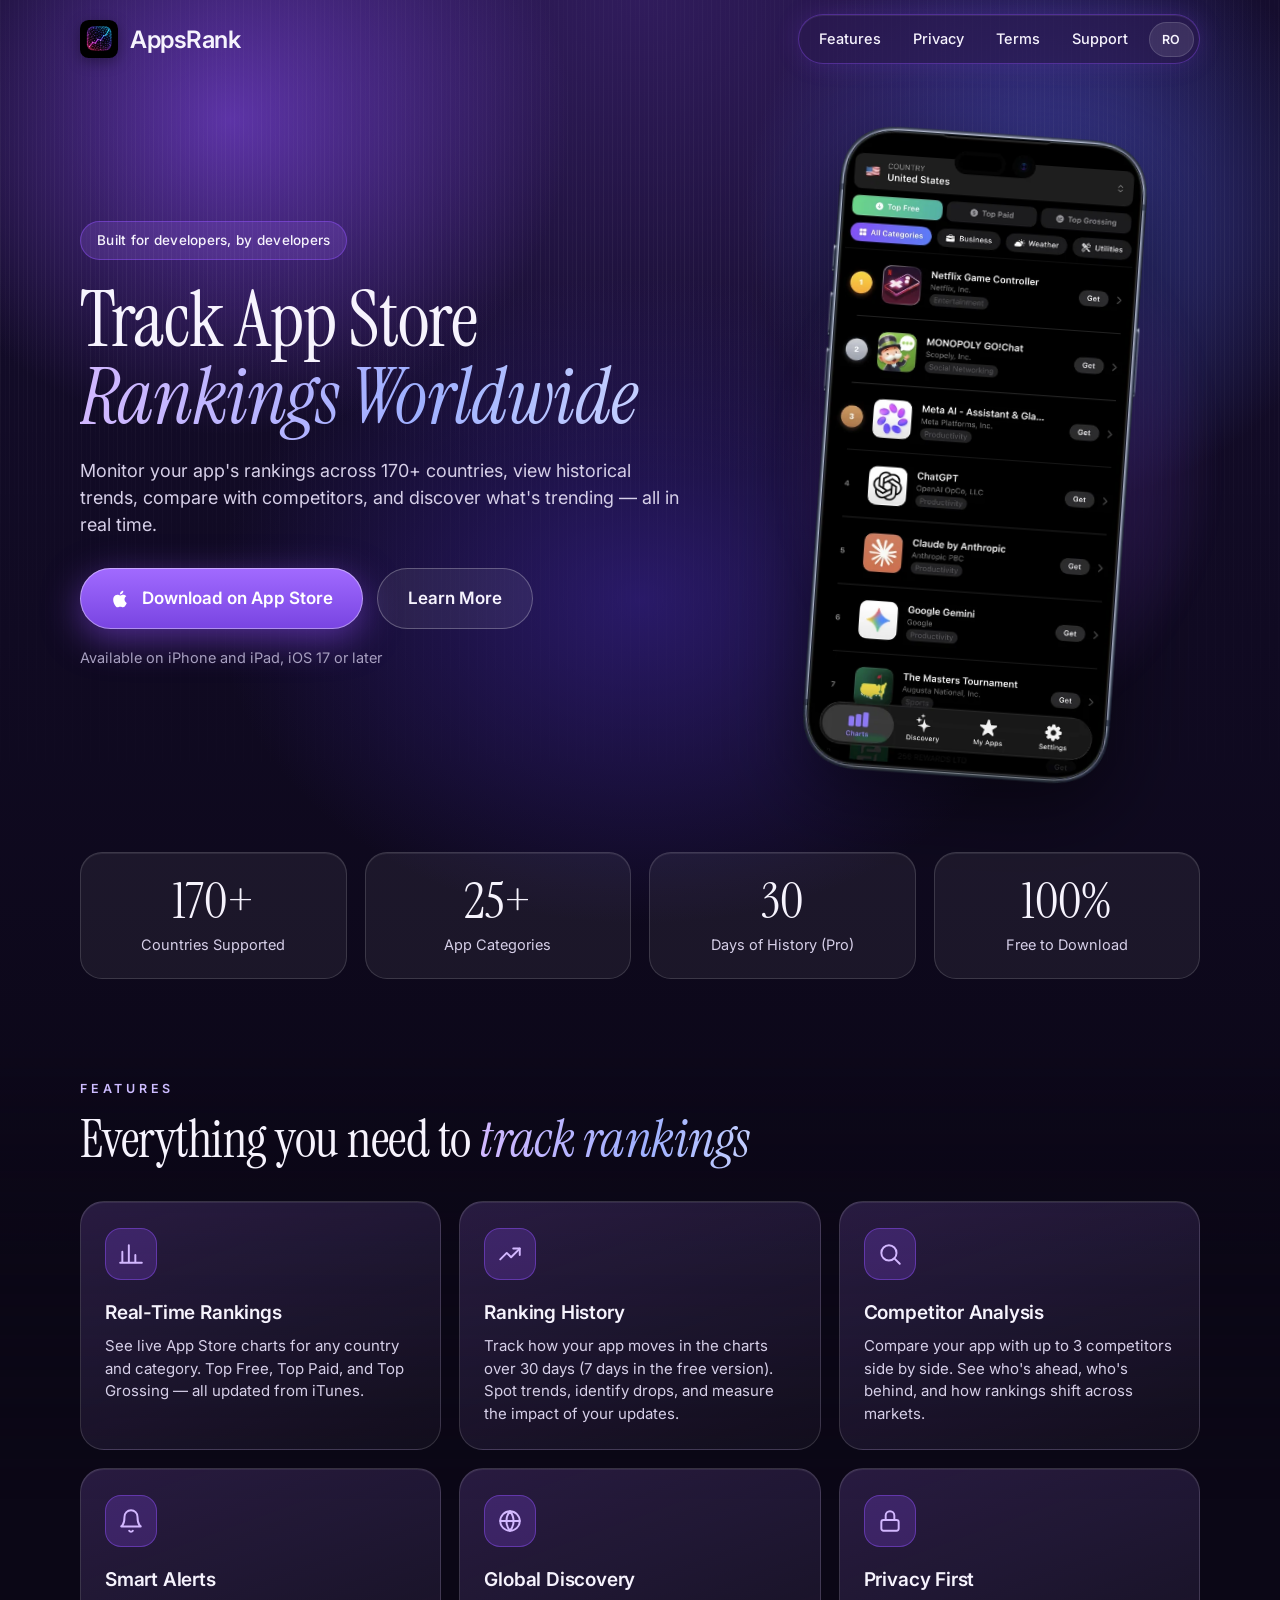
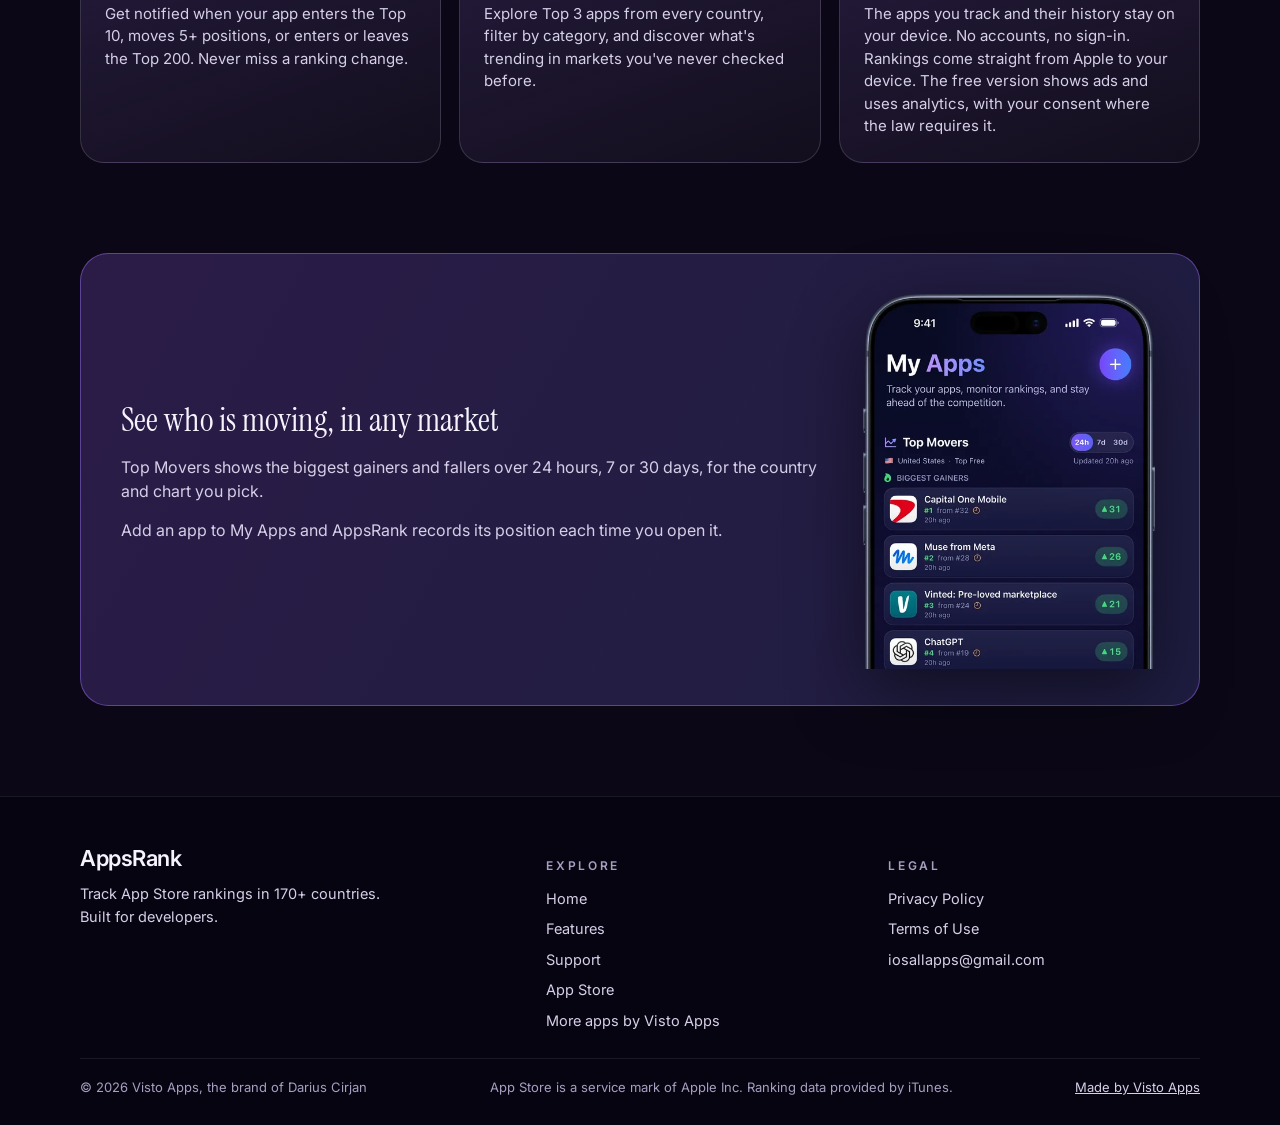
==== commit c1a4b6bd: "Improve SEO - Romanian home and support pages, hreflang, JSON-LD, sitemap, robots, llms.txt, 404, og" ====
--- a/index.html
+++ b/index.html
@@ -4,21 +4,38 @@
     <meta charset="UTF-8">
     <meta name="viewport" content="width=device-width, initial-scale=1.0">
     <meta name="apple-itunes-app" content="app-id=6762045370">
-    <title>AppsRank — Track App Store Rankings Worldwide</title>
-    <meta name="description" content="Track App Store rankings across 170+ countries. Monitor competitors, view ranking history, and discover top apps. Built for developers.">
+    <title>AppsRank: App Store Ranking Tracker & Charts</title>
+    <meta name="description" content="Track App Store rankings in 170+ countries. See live top charts, follow your apps and competitors, and get rank alerts. Free on iPhone and iPad.">
     <meta name="author" content="Visto Apps">
     <meta name="robots" content="index, follow">
     <meta name="theme-color" content="#0b0716">
     <link rel="canonical" href="https://appsrankapp.com/">
-    <meta property="og:title" content="AppsRank — Track App Store Rankings Worldwide">
-    <meta property="og:description" content="Track App Store rankings across 170+ countries. Monitor competitors, view ranking history, and discover top apps. Built for developers.">
+    <link rel="alternate" hreflang="en" href="https://appsrankapp.com/">
+    <link rel="alternate" hreflang="ro" href="https://appsrankapp.com/ro/">
+    <link rel="alternate" hreflang="x-default" href="https://appsrankapp.com/">
+    <meta property="og:title" content="AppsRank: App Store Ranking Tracker & Charts">
+    <meta property="og:description" content="Track App Store rankings in 170+ countries. See live top charts, follow your apps and competitors, and get rank alerts. Free on iPhone and iPad.">
     <meta property="og:type" content="website">
     <meta property="og:url" content="https://appsrankapp.com/">
     <meta property="og:site_name" content="AppsRank">
+    <meta property="og:locale" content="en_US">
+    <meta property="og:locale:alternate" content="ro_RO">
+    <meta property="og:image" content="https://appsrankapp.com/og-image.jpg">
+    <meta property="og:image:width" content="1200">
+    <meta property="og:image:height" content="630">
+    <meta property="og:image:alt" content="AppsRank app icon and the App Store charts screen on an iPhone">
+    <meta name="twitter:card" content="summary_large_image">
+    <meta name="twitter:title" content="AppsRank: App Store Ranking Tracker & Charts">
+    <meta name="twitter:description" content="Track App Store rankings in 170+ countries. See live top charts, follow your apps and competitors, and get rank alerts. Free on iPhone and iPad.">
+    <meta name="twitter:image" content="https://appsrankapp.com/og-image.jpg">
     <link rel="icon" type="image/webp" href="/img/icon.webp">
     <link rel="apple-touch-icon" href="/img/icon.webp">
     <link rel="preload" href="/assets/fonts/inter.woff2" as="font" type="font/woff2" crossorigin>
+    <link rel="preload" href="/assets/fonts/instrument-serif.woff2" as="font" type="font/woff2" crossorigin>
+    <link rel="preload" href="/img/phone-charts.webp" as="image" type="image/webp" fetchpriority="high">
     <link rel="stylesheet" href="/styles.css?v=20261115">
+    <script type="application/ld+json">{"@context":"https://schema.org","@type":"MobileApplication","name":"AppsRank","description":"Track App Store rankings in 170+ countries. See live top charts, follow your apps and competitors, and get rank alerts. Free on iPhone and iPad.","operatingSystem":"iOS 17.0 or later","applicationCategory":"DeveloperApplication","inLanguage":"en","url":"https://appsrankapp.com/","image":"https://appsrankapp.com/img/icon.webp","downloadUrl":"https://apps.apple.com/app/id6762045370","installUrl":"https://apps.apple.com/app/id6762045370","screenshot":["https://appsrankapp.com/img/phone-charts.webp","https://appsrankapp.com/img/phone-detail.webp"],"offers":{"@type":"Offer","price":"0","priceCurrency":"USD"},"author":{"@type":"Organization","name":"Visto Apps","url":"https://vistoapps.com","founder":{"@type":"Person","name":"Darius Cirjan"}},"publisher":{"@type":"Organization","name":"Visto Apps","url":"https://vistoapps.com","founder":{"@type":"Person","name":"Darius Cirjan"}}}</script>
+    <script type="application/ld+json">{"@context":"https://schema.org","@type":"WebSite","name":"AppsRank","url":"https://appsrankapp.com/","inLanguage":["en","ro"],"publisher":{"@type":"Organization","name":"Visto Apps","url":"https://vistoapps.com","founder":{"@type":"Person","name":"Darius Cirjan"}}}</script>
 </head>
 <body>
     <div class="animated-bg" aria-hidden="true"></div>
@@ -29,7 +46,7 @@
             <button class="mobile-menu-btn" aria-label="Toggle menu" aria-expanded="false">
                 <svg width="24" height="24" viewBox="0 0 24 24" fill="none" stroke="currentColor" stroke-width="2" stroke-linecap="round" aria-hidden="true"><line x1="3" y1="6" x2="21" y2="6"/><line x1="3" y1="12" x2="21" y2="12"/><line x1="3" y1="18" x2="21" y2="18"/></svg>
             </button>
-            <nav aria-label="Main"><ul class="nav-links"><li><a href="/#features">Features</a></li><li><a href="/privacy">Privacy</a></li><li><a href="/terms">Terms</a></li><li><a href="/support">Support</a></li></ul></nav>
+            <nav aria-label="Main"><ul class="nav-links"><li><a href="/#features">Features</a></li><li><a href="/privacy">Privacy</a></li><li><a href="/terms">Terms</a></li><li><a href="/support">Support</a></li><li><a class="lang-btn" href="/ro/" hreflang="ro">RO</a></li></ul></nav>
         </div>
     </header>
     <main id="main">
@@ -45,7 +62,7 @@
                 </div>
                 <p class="trust-line">Available on iPhone and iPad, iOS 17 or later</p>
             </div>
-            <div class="hero-phone"><img src="/img/phone-charts.webp" width="560" height="1143" alt="AppsRank app showing Top Free charts in United States"></div>
+            <div class="hero-phone"><img src="/img/phone-charts.webp" width="560" height="1143" alt="AppsRank app ranking tracker showing the Top Free App Store chart for the United States" fetchpriority="high" decoding="async"></div>
         </div>
     </section>
     <section class="stats"><div class="container"><div class="stats-grid"><div class="stat"><div class="number">170+</div><div class="label">Countries Supported</div></div><div class="stat"><div class="number">25+</div><div class="label">App Categories</div></div><div class="stat"><div class="number">30</div><div class="label">Days of History (Pro)</div></div><div class="stat"><div class="number">100%</div><div class="label">Free to Download</div></div></div></div></section>
@@ -64,7 +81,7 @@
                     <p>Top Movers shows the biggest gainers and fallers over 24 hours, 7 or 30 days, for the country and chart you pick.</p>
                     <p>Add an app to My Apps and AppsRank records its position each time you open it.</p>
                 </div>
-                <img src="/img/phone-detail.webp" width="520" height="658" alt="AppsRank My Apps screen with Top Movers" loading="lazy">
+                <img src="/img/phone-detail.webp" width="520" height="658" alt="AppsRank My Apps screen with Top Movers on iPhone" loading="lazy" decoding="async">
             </div>
         </div>
     </section>
@@ -77,7 +94,8 @@
                     <li><a href="/">Home</a></li>
                     <li><a href="/#features">Features</a></li>
                     <li><a href="/support">Support</a></li>
-                    <li><a href="https://apps.apple.com/app/id6762045370">App Store</a></li></ul></div>
+                    <li><a href="https://apps.apple.com/app/id6762045370">App Store</a></li>
+                    <li><a href="https://vistoapps.com/apps.html">More apps by Visto Apps</a></li></ul></div>
                 <div class="footer-section"><h4>Legal</h4><ul>
                     <li><a href="/privacy">Privacy Policy</a></li>
                     <li><a href="/terms">Terms of Use</a></li>
